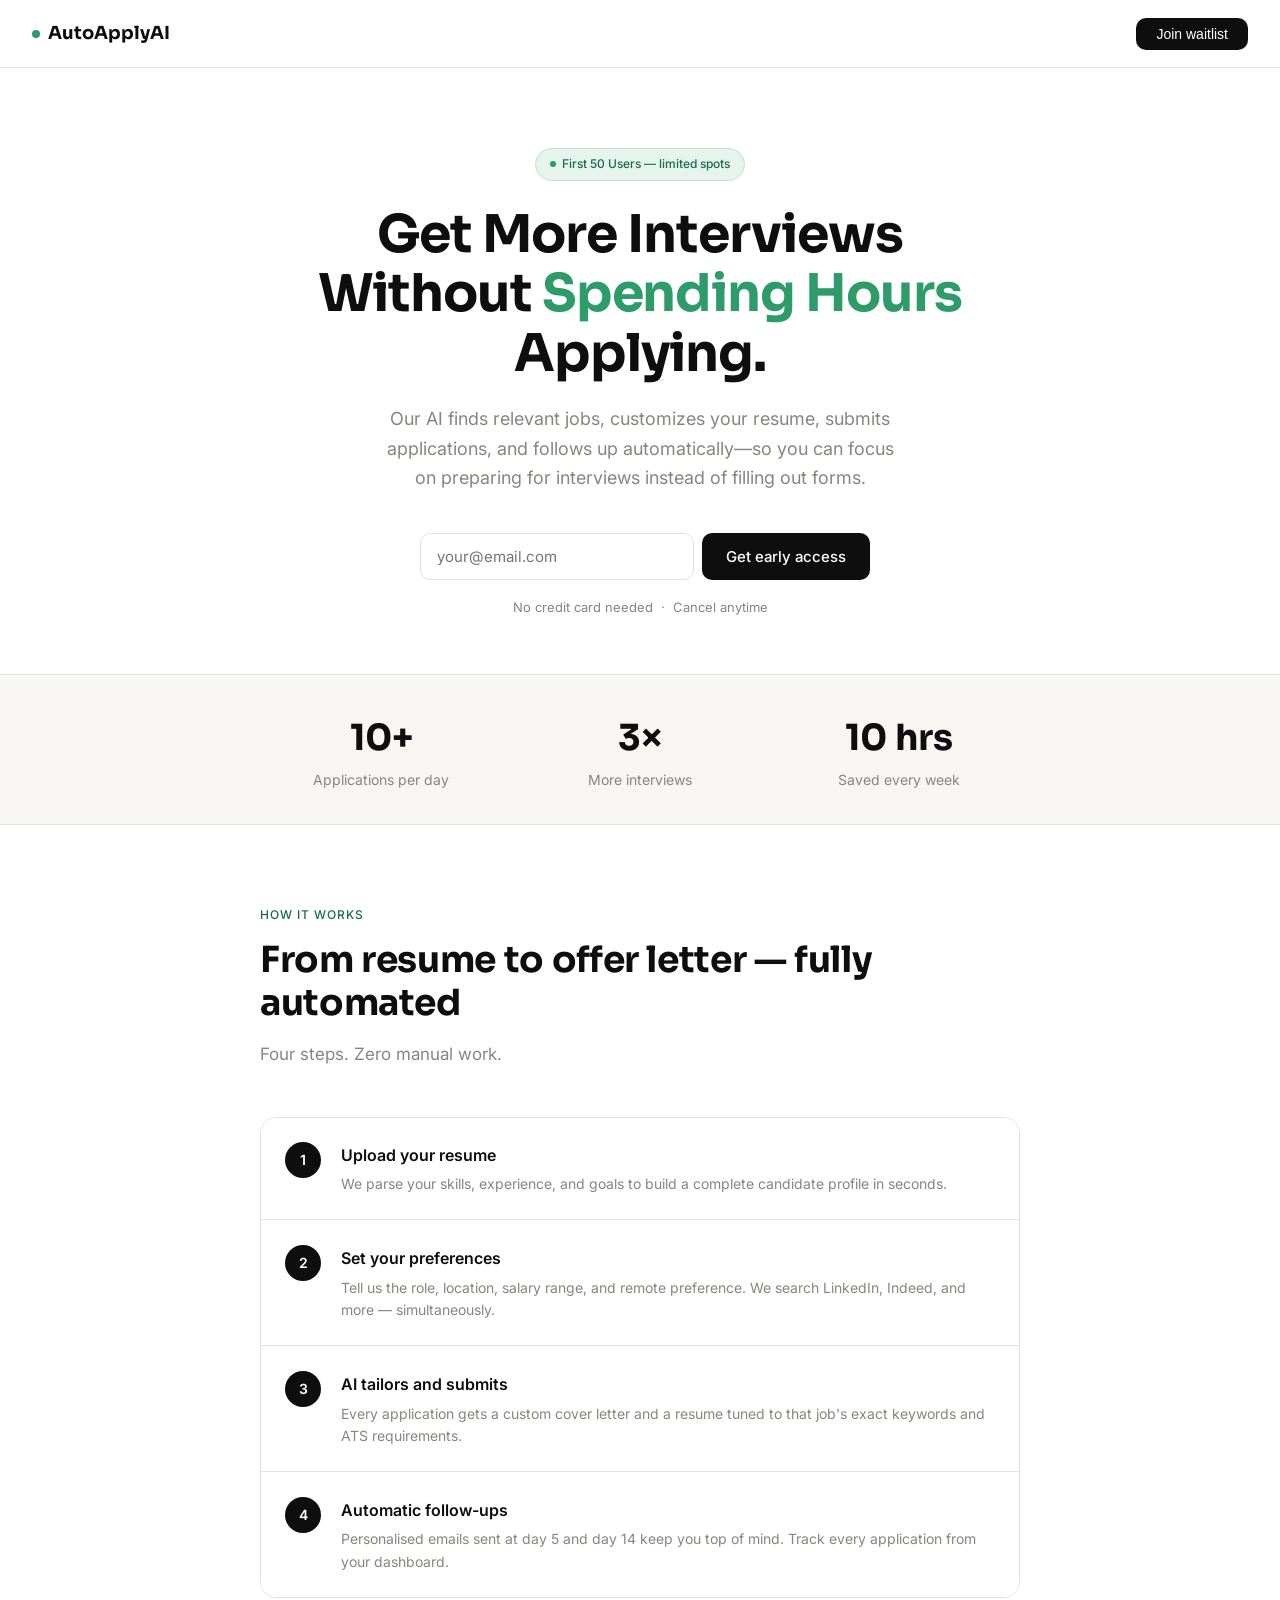
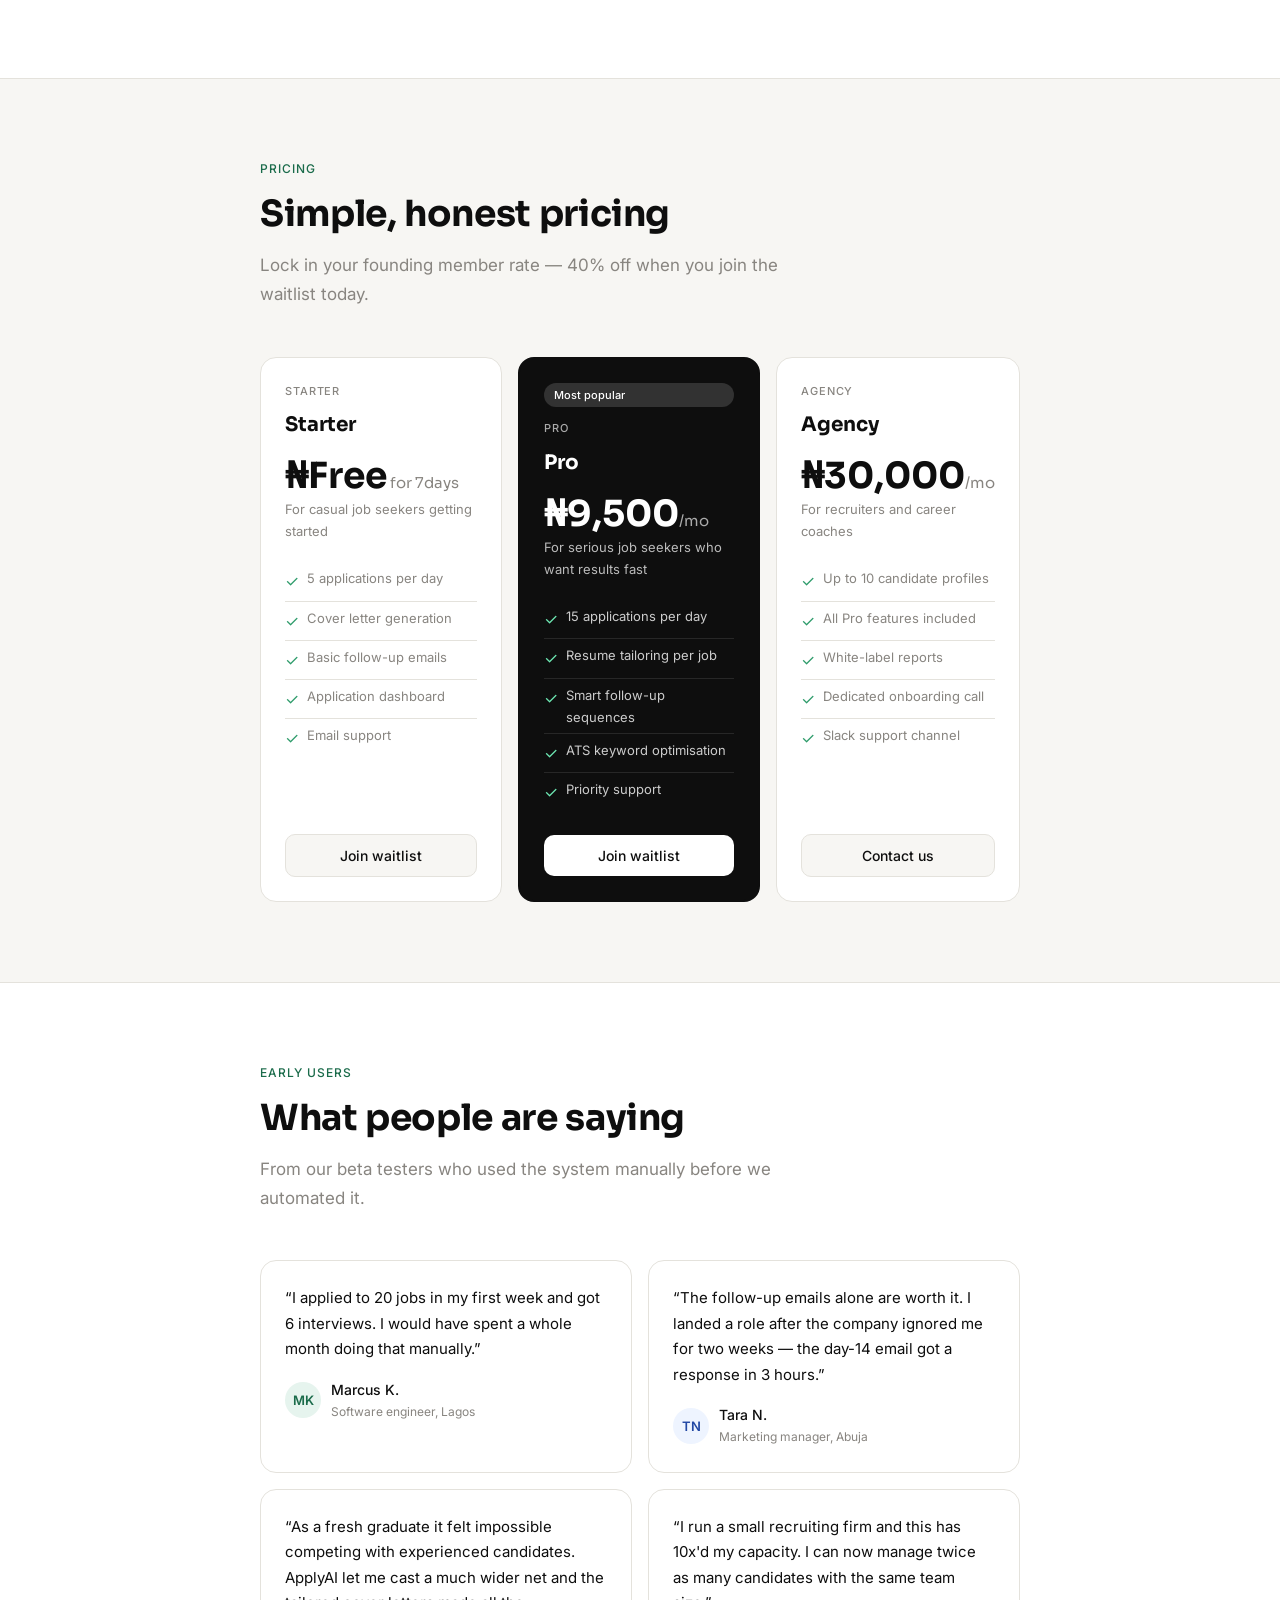
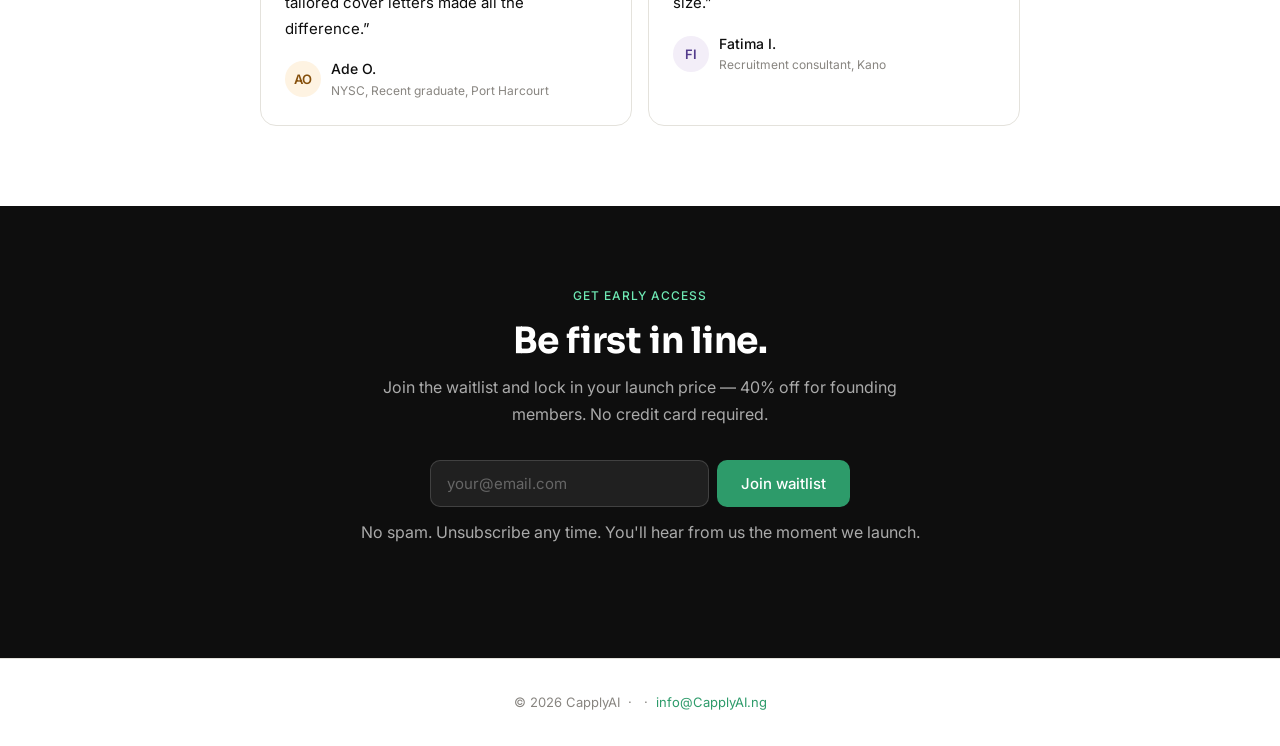
==== index.html @ 8d2853ef "Update pricing and user limits in index.html" ====
<!DOCTYPE html>
<html lang="en">
  <head>
    <meta charset="UTF-8" />
    <meta name="viewport" content="width=device-width, initial-scale=1.0" />
    <title>ApplyAI — Apply to 50 jobs a day. Without lifting a finger.</title>
    <link href="https://fonts.googleapis.com/css2?family=Inter:wght@400;500;600&family=Sora:wght@600;700&display=swap" rel="stylesheet" />
    <link rel="stylesheet" href="style.css" />
    <script src="app.js" defer></script>
  </head>
  <body>
    <nav>
      <div class="logo"><span class="logo-dot"></span> AutoApplyAI</div>
      <button class="nav-cta" id="nav-join" type="button">Join waitlist</button>
    </nav> 

    <div class="hero">
      <div class="hero-badge"><span></span>First 50 Users — limited spots</div>
      <h1>Get More Interviews Without <em> Spending Hours </em><br /> Applying.</h1>
      <p class="hero-sub">Our AI finds relevant jobs, customizes your resume, submits applications, and follows up automatically—so you can focus on preparing for interviews instead of filling out forms.</p>
      <div class="hero-form">
        <input type="email" id="hero-email" placeholder="your@email.com" />
        <button id="hero-submit" type="button">Get early access</button>
      </div>
      <p class="hero-note">No credit card needed &nbsp;·&nbsp; Cancel anytime</p>
      <p class="success-hero" id="hero-success" aria-live="polite">&#10003; You're on the list! We'll be in touch soon.</p>
    </div>

    <div class="stats">
      <div class="stats-inner">
        <div>
          <div class="stat-num">10+</div>
          <div class="stat-label">Applications per day</div>
        </div>
        <div>
          <div class="stat-num">3×</div>
          <div class="stat-label">More interviews</div>
        </div>
        <div>
          <div class="stat-num">10 hrs</div>
          <div class="stat-label">Saved every week</div>
        </div>
      </div>
    </div>

    <section>
      <div class="section-inner">
        <div class="eyebrow">How it works</div>
        <h2>From resume to offer letter — fully automated</h2>
        <p class="section-sub">Four steps. Zero manual work.</p>
        <div class="steps">
          <div class="step">
            <div class="step-num">1</div>
            <div>
              <div class="step-title">Upload your resume</div>
              <div class="step-desc">We parse your skills, experience, and goals to build a complete candidate profile in seconds.</div>
            </div>
          </div>
          <div class="step">
            <div class="step-num">2</div>
            <div>
              <div class="step-title">Set your preferences</div>
              <div class="step-desc">Tell us the role, location, salary range, and remote preference. We search LinkedIn, Indeed, and more — simultaneously.</div>
            </div>
          </div>
          <div class="step">
            <div class="step-num">3</div>
            <div>
              <div class="step-title">AI tailors and submits</div>
              <div class="step-desc">Every application gets a custom cover letter and a resume tuned to that job's exact keywords and ATS requirements.</div>
            </div>
          </div>
          <div class="step">
            <div class="step-num">4</div>
            <div>
              <div class="step-title">Automatic follow-ups</div>
              <div class="step-desc">Personalised emails sent at day 5 and day 14 keep you top of mind. Track every application from your dashboard.</div>
            </div>
          </div>
        </div>
      </div>
    </section>

    <section class="pricing-section">
      <div class="section-inner">
        <div class="eyebrow">Pricing</div>
        <h2>Simple, honest pricing</h2>
        <p class="section-sub">Lock in your founding member rate — 40% off when you join the waitlist today.</p>
        <div class="pricing-grid">
          <div class="plan">
            <div class="plan-eyebrow">Starter</div>
            <div class="plan-name">Starter</div>
            <div class="plan-price">₦Free<span> for 7days</span></div>
            <div class="plan-desc">For casual job seekers getting started</div>
            <ul class="plan-features">
              <li><span class="check">✓</span> 5 applications per day</li>
              <li><span class="check">✓</span> Cover letter generation</li>
              <li><span class="check">✓</span> Basic follow-up emails</li>
              <li><span class="check">✓</span> Application dashboard</li>
              <li><span class="check">✓</span> Email support</li>
            </ul>
            <button class="plan-btn" type="button" id="starter-join">Join waitlist</button>
          </div>

          <div class="plan featured">
            <div class="popular-badge">Most popular</div>
            <div class="plan-eyebrow">Pro</div>
            <div class="plan-name">Pro</div>
            <div class="plan-price">₦9,500<span>/mo</span></div>
            <div class="plan-desc">For serious job seekers who want results fast</div>
            <ul class="plan-features">
              <li><span class="check">✓</span> 15 applications per day</li>
              <li><span class="check">✓</span> Resume tailoring per job</li>
              <li><span class="check">✓</span> Smart follow-up sequences</li>
              <li><span class="check">✓</span> ATS keyword optimisation</li>
              <li><span class="check">✓</span> Priority support</li>
            </ul>
            <button class="plan-btn" type="button" id="pro-join">Join waitlist</button>
          </div>

          <div class="plan">
            <div class="plan-eyebrow">Agency</div>
            <div class="plan-name">Agency</div>
            <div class="plan-price">₦30,000<span>/mo</span></div>
            <div class="plan-desc">For recruiters and career coaches</div>
            <ul class="plan-features">
              <li><span class="check">✓</span> Up to 10 candidate profiles</li>
              <li><span class="check">✓</span> All Pro features included</li>
              <li><span class="check">✓</span> White-label reports</li>
              <li><span class="check">✓</span> Dedicated onboarding call</li>
              <li><span class="check">✓</span> Slack support channel</li>
            </ul>
            <button class="plan-btn" type="button" id="agency-join">Contact us</button>
          </div>
        </div>
      </div>
    </section>

    <section>
      <div class="section-inner">
        <div class="eyebrow">Early users</div>
        <h2>What people are saying</h2>
        <p class="section-sub">From our beta testers who used the system manually before we automated it.</p>
        <div class="testi-grid">
          <div class="testi">
            <div class="testi-text">I applied to 20 jobs in my first week and got 6 interviews. I would have spent a whole month doing that manually.</div>
            <div class="testi-author">
              <div class="avatar" style="background:#E6F4EE; color:#1A6B4A;">MK</div>
              <div>
                <div class="testi-name">Marcus K.</div>
                <div class="testi-role">Software engineer, Lagos</div>
              </div>
            </div>
          </div>
          <div class="testi">
            <div class="testi-text">The follow-up emails alone are worth it. I landed a role after the company ignored me for two weeks — the day-14 email got a response in 3 hours.</div>
            <div class="testi-author">
              <div class="avatar" style="background:#EEF4FF; color:#2248A4;">TN</div>
              <div>
                <div class="testi-name">Tara N.</div>
                <div class="testi-role">Marketing manager, Abuja</div>
              </div>
            </div>
          </div>
          <div class="testi">
            <div class="testi-text">As a fresh graduate it felt impossible competing with experienced candidates. ApplyAI let me cast a much wider net and the tailored cover letters made all the difference.</div>
            <div class="testi-author">
              <div class="avatar" style="background:#FEF3E2; color:#854F0B;">AO</div>
              <div>
                <div class="testi-name">Ade O.</div>
                <div class="testi-role">NYSC, Recent graduate, Port Harcourt</div>
              </div>
            </div>
          </div>
          <div class="testi">
            <div class="testi-text">I run a small recruiting firm and this has 10x'd my capacity. I can now manage twice as many candidates with the same team size.</div>
            <div class="testi-author">
              <div class="avatar" style="background:#F3EEF8; color:#533B8C;">FI</div>
              <div>
                <div class="testi-name">Fatima I.</div>
                <div class="testi-role">Recruitment consultant, Kano</div>
              </div>
            </div>
          </div>
        </div>
      </div>
    </section>

    <section class="waitlist-section" id="waitlist">
      <div class="waitlist-inner">
        <div class="eyebrow" style="color: #6ee9b4;">Get early access</div>
        <h2>Be first in line.</h2>
        <p>Join the waitlist and lock in your launch price — 40% off for founding members. No credit card required.</p>
        <div class="waitlist-form">
          <input type="email" id="waitlist-email" placeholder="your@email.com" />
          <button id="waitlist-submit" type="button">Join waitlist</button>
        </div>
        <p class="waitlist-note">No spam. Unsubscribe any time. You'll hear from us the moment we launch.</p>
        <p class="success-waitlist" id="waitlist-success" aria-live="polite">&#10003; You're on the list! We'll be in touch soon.</p>
      </div>
    </section>

    <footer>
      <p>&copy; 2026 CapplyAI &nbsp;·&nbsp; &nbsp;·&nbsp; <a href="mailto:hello@applyai.ng" style="color: var(--accent-mid);">info@CapplyAI.ng</a></p>
    </footer>
  </body>
</html>
---- style.css ----
*, *::before, *::after {
  box-sizing: border-box;
  margin: 0;
  padding: 0;
}

:root {
  --black: #0e0e0e;
  --white: #ffffff;
  --surface: #f7f6f3;
  --border: #e4e2dc;
  --muted: #888580;
  --accent: #1a6b4a;
  --accent-light: #e6f4ee;
  --accent-mid: #2d9b6a;
  --danger: #c0392b;
  --info-bg: #eef4ff;
  --info-text: #2248a4;
  --font-display: 'Sora', sans-serif;
  --font-body: 'Inter', sans-serif;
  --radius: 10px;
  --radius-lg: 16px;
}

html {
  scroll-behavior: smooth;
}

body {
  font-family: var(--font-body);
  background: var(--white);
  color: var(--black);
  font-size: 16px;
  line-height: 1.7;
}

a {
  color: inherit;
  text-decoration: none;
}

nav {
  display: flex;
  justify-content: space-between;
  align-items: center;
  padding: 1.1rem 2rem;
  border-bottom: 1px solid var(--border);
  position: sticky;
  top: 0;
  background: rgba(255, 255, 255, 0.95);
  backdrop-filter: blur(8px);
  z-index: 100;
}

.logo {
  font-family: var(--font-display);
  font-size: 18px;
  font-weight: 700;
  color: var(--black);
  display: flex;
  align-items: center;
  gap: 8px;
}

.logo-dot {
  width: 8px;
  height: 8px;
  border-radius: 50%;
  background: var(--accent-mid);
  display: inline-block;
}

.nav-cta {
  background: var(--black);
  color: var(--white);
  padding: 8px 20px;
  border-radius: var(--radius);
  font-size: 14px;
  font-weight: 500;
  border: none;
  cursor: pointer;
}

.nav-cta:hover {
  background: #2a2a2a;
}

.hero {
  max-width: 720px;
  margin: 0 auto;
  padding: 5rem 2rem 3.5rem;
  text-align: center;
}

.hero-badge {
  display: inline-flex;
  align-items: center;
  gap: 6px;
  background: var(--accent-light);
  color: var(--accent);
  font-size: 12px;
  font-weight: 500;
  padding: 5px 14px;
  border-radius: 99px;
  margin-bottom: 1.5rem;
  border: 1px solid #c2e0d2;
}

.hero-badge span {
  width: 6px;
  height: 6px;
  border-radius: 50%;
  background: var(--accent-mid);
  display: inline-block;
  animation: pulse 2s infinite;
}

@keyframes pulse {
  0%,
  100% {
    opacity: 1;
  }
  50% {
    opacity: 0.3;
  }
}

h1 {
  font-family: var(--font-display);
  font-size: clamp(32px, 5vw, 52px);
  font-weight: 700;
  line-height: 1.15;
  color: var(--black);
  margin-bottom: 1.25rem;
  letter-spacing: -0.02em;
}

h1 em {
  font-style: normal;
  color: var(--accent-mid);
}

.hero-sub {
  font-size: 18px;
  color: var(--muted);
  max-width: 520px;
  margin: 0 auto 2.5rem;
  line-height: 1.65;
}

.hero-form {
  display: flex;
  gap: 8px;
  max-width: 440px;
  margin: 0 auto 1rem;
}

.hero-form input {
  flex: 1;
  padding: 13px 16px;
  border-radius: var(--radius);
  border: 1px solid var(--border);
  font-size: 15px;
  font-family: var(--font-body);
  background: var(--white);
  color: var(--black);
  outline: none;
}

.hero-form input:focus {
  border-color: var(--accent-mid);
}

.hero-form button,
.waitlist-form button {
  padding: 13px 24px;
  background: var(--black);
  color: var(--white);
  border: none;
  border-radius: var(--radius);
  font-size: 15px;
  font-weight: 500;
  cursor: pointer;
  white-space: nowrap;
  font-family: var(--font-body);
}

.hero-form button:hover,
.waitlist-form button:hover {
  background: #2a2a2a;
}

.hero-note {
  font-size: 13px;
  color: var(--muted);
}

.success-hero,
.success-waitlist {
  display: none;
  font-size: 15px;
  font-weight: 500;
  margin-top: 0.75rem;
}

.success-hero {
  color: var(--accent);
}

.success-waitlist {
  color: #6ee9b4;
}

.stats {
  background: var(--surface);
  border-top: 1px solid var(--border);
  border-bottom: 1px solid var(--border);
  padding: 2rem;
}

.stats-inner {
  max-width: 760px;
  margin: 0 auto;
  display: grid;
  grid-template-columns: repeat(3, 1fr);
  gap: 1rem;
  text-align: center;
}

.stat-num {
  font-family: var(--font-display);
  font-size: 36px;
  font-weight: 700;
  color: var(--black);
}

.stat-label {
  font-size: 14px;
  color: var(--muted);
}

section {
  padding: 5rem 2rem;
}

.pricing-section {
  background: var(--surface);
  border-top: 1px solid var(--border);
  border-bottom: 1px solid var(--border);
}

.section-inner {
  max-width: 760px;
  margin: 0 auto;
}

.eyebrow {
  font-size: 12px;
  font-weight: 500;
  letter-spacing: 0.08em;
  text-transform: uppercase;
  color: var(--accent);
  margin-bottom: 0.75rem;
}

h2 {
  font-family: var(--font-display);
  font-size: clamp(24px, 3.5vw, 36px);
  font-weight: 700;
  color: var(--black);
  line-height: 1.2;
  margin-bottom: 1rem;
  letter-spacing: -0.01em;
}

.section-sub {
  font-size: 17px;
  color: var(--muted);
  max-width: 520px;
  margin-bottom: 3rem;
}

.steps {
  display: flex;
  flex-direction: column;
  gap: 1px;
  border: 1px solid var(--border);
  border-radius: var(--radius-lg);
  overflow: hidden;
}

.step {
  display: flex;
  align-items: flex-start;
  gap: 1.25rem;
  padding: 1.5rem;
  background: var(--white);
  border-bottom: 1px solid var(--border);
}

.step:last-child {
  border-bottom: none;
}

.step:hover {
  background: var(--surface);
}

.step-num {
  width: 36px;
  height: 36px;
  border-radius: 50%;
  background: var(--black);
  color: var(--white);
  display: flex;
  align-items: center;
  justify-content: center;
  font-size: 14px;
  font-weight: 600;
  flex-shrink: 0;
}

.step-title {
  font-size: 16px;
  font-weight: 600;
  margin-bottom: 4px;
}

.step-desc {
  font-size: 14px;
  color: var(--muted);
  line-height: 1.6;
}

.pricing-grid {
  display: grid;
  grid-template-columns: repeat(3, 1fr);
  gap: 16px;
}

.plan {
  border: 1px solid var(--border);
  border-radius: var(--radius-lg);
  padding: 1.5rem;
  background: var(--white);
  display: flex;
  flex-direction: column;
}

.plan.featured {
  border: 2px solid var(--black);
  background: var(--black);
  color: var(--white);
}

.plan-eyebrow {
  font-size: 11px;
  font-weight: 500;
  letter-spacing: 0.08em;
  text-transform: uppercase;
  color: var(--muted);
  margin-bottom: 0.5rem;
}

.plan.featured .plan-eyebrow {
  color: #aaa;
}

.popular-badge {
  display: inline-block;
  background: var(--accent-light);
  color: var(--accent);
  font-size: 11px;
  padding: 3px 10px;
  border-radius: 99px;
  margin-bottom: 0.75rem;
  font-weight: 500;
}

.plan.featured .popular-badge {
  background: rgba(255, 255, 255, 0.15);
  color: #fff;
}

.plan-name {
  font-family: var(--font-display);
  font-size: 20px;
  font-weight: 700;
  margin-bottom: 0.25rem;
}

.plan-price {
  font-family: var(--font-display);
  font-size: 36px;
  font-weight: 700;
  line-height: 1;
  margin: 0.75rem 0 0.25rem;
}

.plan-price span {
  font-size: 15px;
  font-weight: 400;
  color: var(--muted);
}

.plan.featured .plan-price span {
  color: #aaa;
}

.plan-desc {
  font-size: 13px;
  color: var(--muted);
  margin-bottom: 1.25rem;
}

.plan.featured .plan-desc {
  color: #bbb;
}

.plan-features {
  list-style: none;
  margin-bottom: 1.5rem;
  flex: 1;
}

.plan-features li {
  font-size: 13px;
  color: var(--muted);
  padding: 5px 0;
  display: flex;
  align-items: flex-start;
  gap: 8px;
  border-bottom: 1px solid var(--border);
}

.plan.featured .plan-features li {
  color: #ccc;
  border-bottom-color: rgba(255, 255, 255, 0.1);
}

.plan-features li:last-child {
  border-bottom: none;
}

.check {
  color: var(--accent-mid);
  font-size: 16px;
  flex-shrink: 0;
  margin-top: 1px;
}

.plan.featured .check {
  color: #6ee9b4;
}

.plan-btn {
  width: 100%;
  padding: 12px;
  border-radius: var(--radius);
  font-size: 14px;
  font-weight: 500;
  cursor: pointer;
  font-family: var(--font-body);
  border: 1px solid var(--border);
  background: var(--surface);
  color: var(--black);
}

.plan-btn:hover {
  background: var(--border);
}

.plan.featured .plan-btn {
  background: var(--white);
  color: var(--black);
  border: none;
}

.plan.featured .plan-btn:hover {
  background: #e8e8e8;
}

.testi-grid {
  display: grid;
  grid-template-columns: 1fr 1fr;
  gap: 16px;
}

.testi {
  border: 1px solid var(--border);
  border-radius: var(--radius-lg);
  padding: 1.5rem;
  background: var(--white);
}

.testi-text {
  font-size: 15px;
  line-height: 1.7;
  margin-bottom: 1rem;
  color: var(--black);
}

.testi-text::before {
  content: '“';
}

.testi-text::after {
  content: '”';
}

.testi-author {
  display: flex;
  align-items: center;
  gap: 10px;
}

.avatar {
  width: 36px;
  height: 36px;
  border-radius: 50%;
  display: flex;
  align-items: center;
  justify-content: center;
  font-size: 13px;
  font-weight: 600;
  flex-shrink: 0;
}

.testi-name {
  font-size: 14px;
  font-weight: 500;
}

.testi-role {
  font-size: 12px;
  color: var(--muted);
}

.waitlist-section {
  background: var(--black);
  color: var(--white);
}

.waitlist-inner {
  max-width: 560px;
  margin: 0 auto;
  text-align: center;
}

.waitlist-inner h2 {
  color: var(--white);
  margin-bottom: 0.75rem;
}

.waitlist-inner p {
  color: #aaa;
  margin-bottom: 2rem;
  font-size: 16px;
}

.waitlist-form {
  display: flex;
  gap: 8px;
  max-width: 420px;
  margin: 0 auto 0.75rem;
}

.waitlist-form input {
  flex: 1;
  padding: 13px 16px;
  border-radius: var(--radius);
  border: 1px solid rgba(255, 255, 255, 0.15);
  background: rgba(255, 255, 255, 0.08);
  color: var(--white);
  font-size: 15px;
  font-family: var(--font-body);
  outline: none;
}

.waitlist-form input::placeholder {
  color: #666;
}

.waitlist-form input:focus {
  border-color: var(--accent-mid);
}

.waitlist-form button {
  background: var(--accent-mid);
}

.waitlist-form button:hover {
  background: var(--accent);
}

.waitlist-note {
  font-size: 12px;
  color: #666;
}

footer {
  padding: 2rem;
  border-top: 1px solid var(--border);
  text-align: center;
  font-size: 13px;
  color: var(--muted);
}

button:disabled {
  opacity: 0.7;
  cursor: wait;
}

@media (max-width: 640px) {
  .pricing-grid {
    grid-template-columns: 1fr;
  }

  .testi-grid {
    grid-template-columns: 1fr;
  }

  .stats-inner {
    grid-template-columns: 1fr;
    gap: 1.5rem;
  }

  .hero-form {
    flex-direction: column;
  }

  .waitlist-form {
    flex-direction: column;
  }

  nav {
    padding: 1rem;
  }

  section {
    padding: 3.5rem 1.25rem;
  }
}
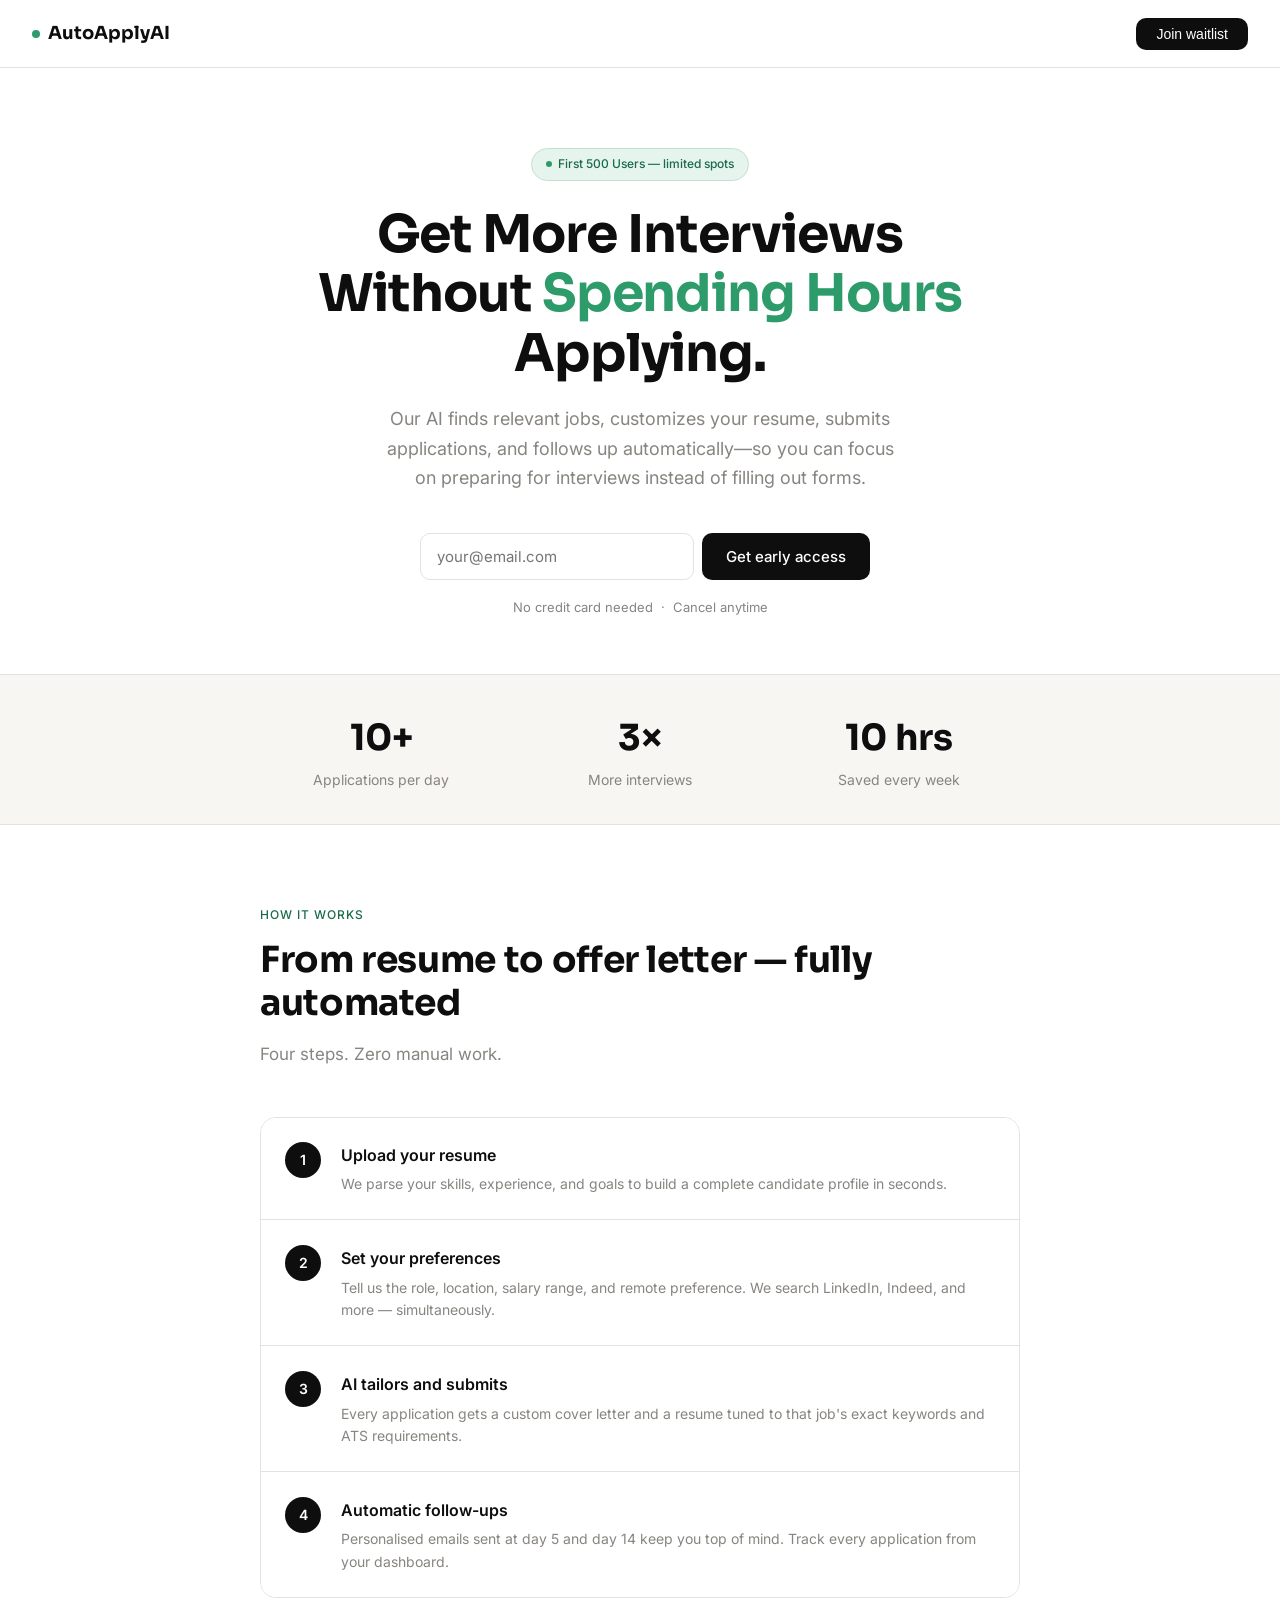
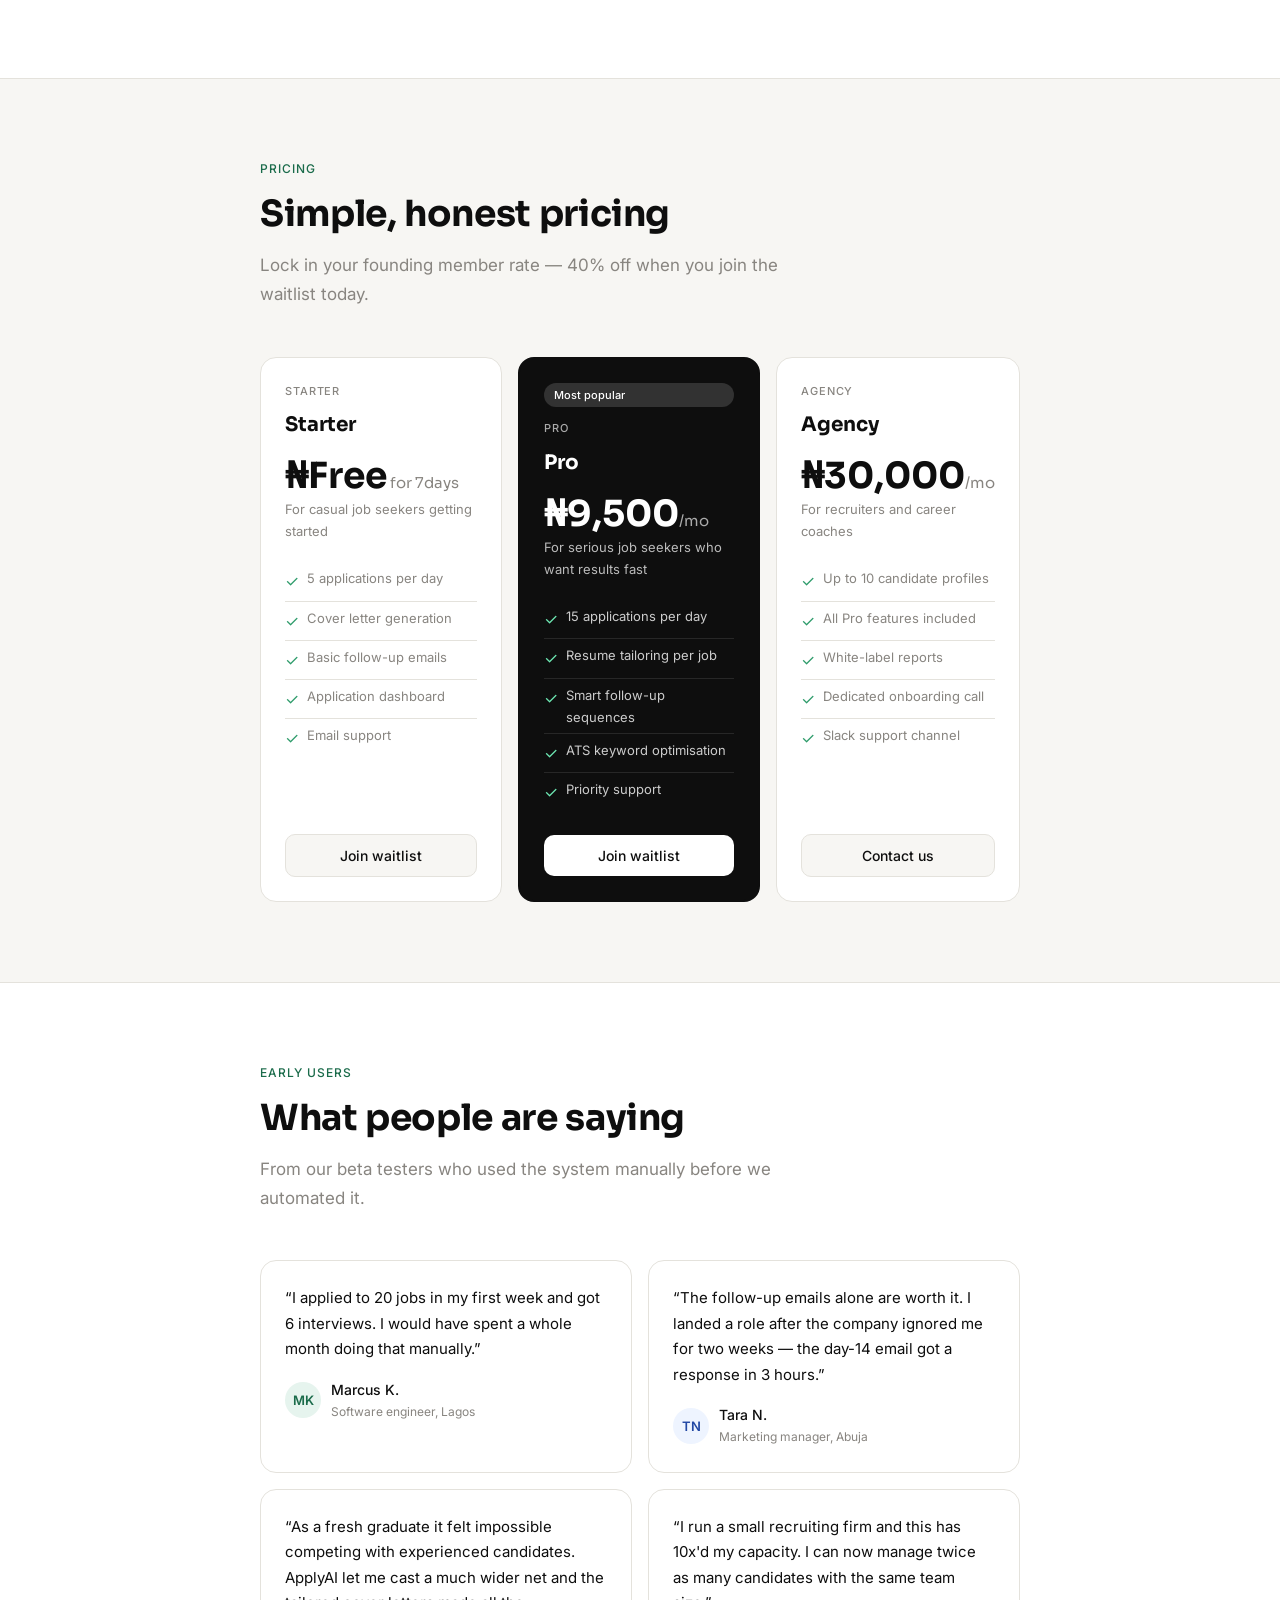
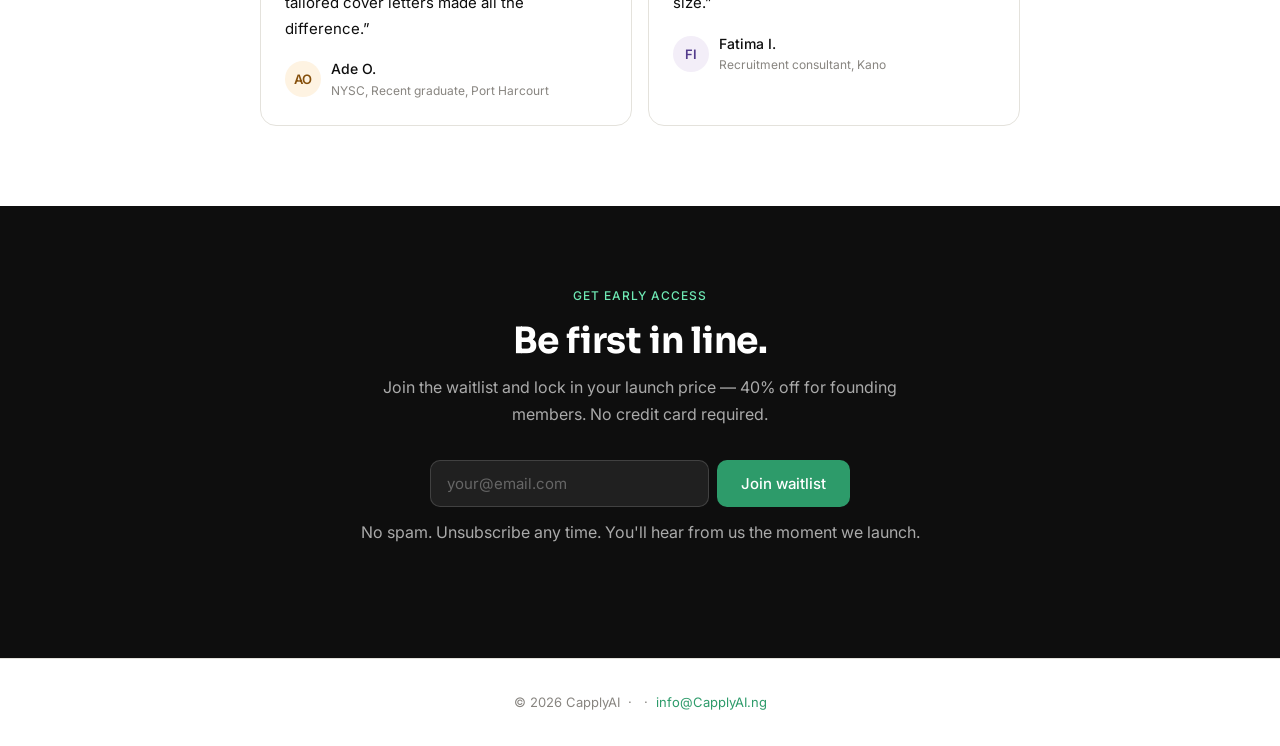
==== commit be1a5a95: "update" ====
--- a/index.html
+++ b/index.html
@@ -15,7 +15,7 @@
     </nav> 
 
     <div class="hero">
-      <div class="hero-badge"><span></span>First 50 Users — limited spots</div>
+      <div class="hero-badge"><span></span>First 500 Users — limited spots</div>
       <h1>Get More Interviews Without <em> Spending Hours </em><br /> Applying.</h1>
       <p class="hero-sub">Our AI finds relevant jobs, customizes your resume, submits applications, and follows up automatically—so you can focus on preparing for interviews instead of filling out forms.</p>
       <div class="hero-form">
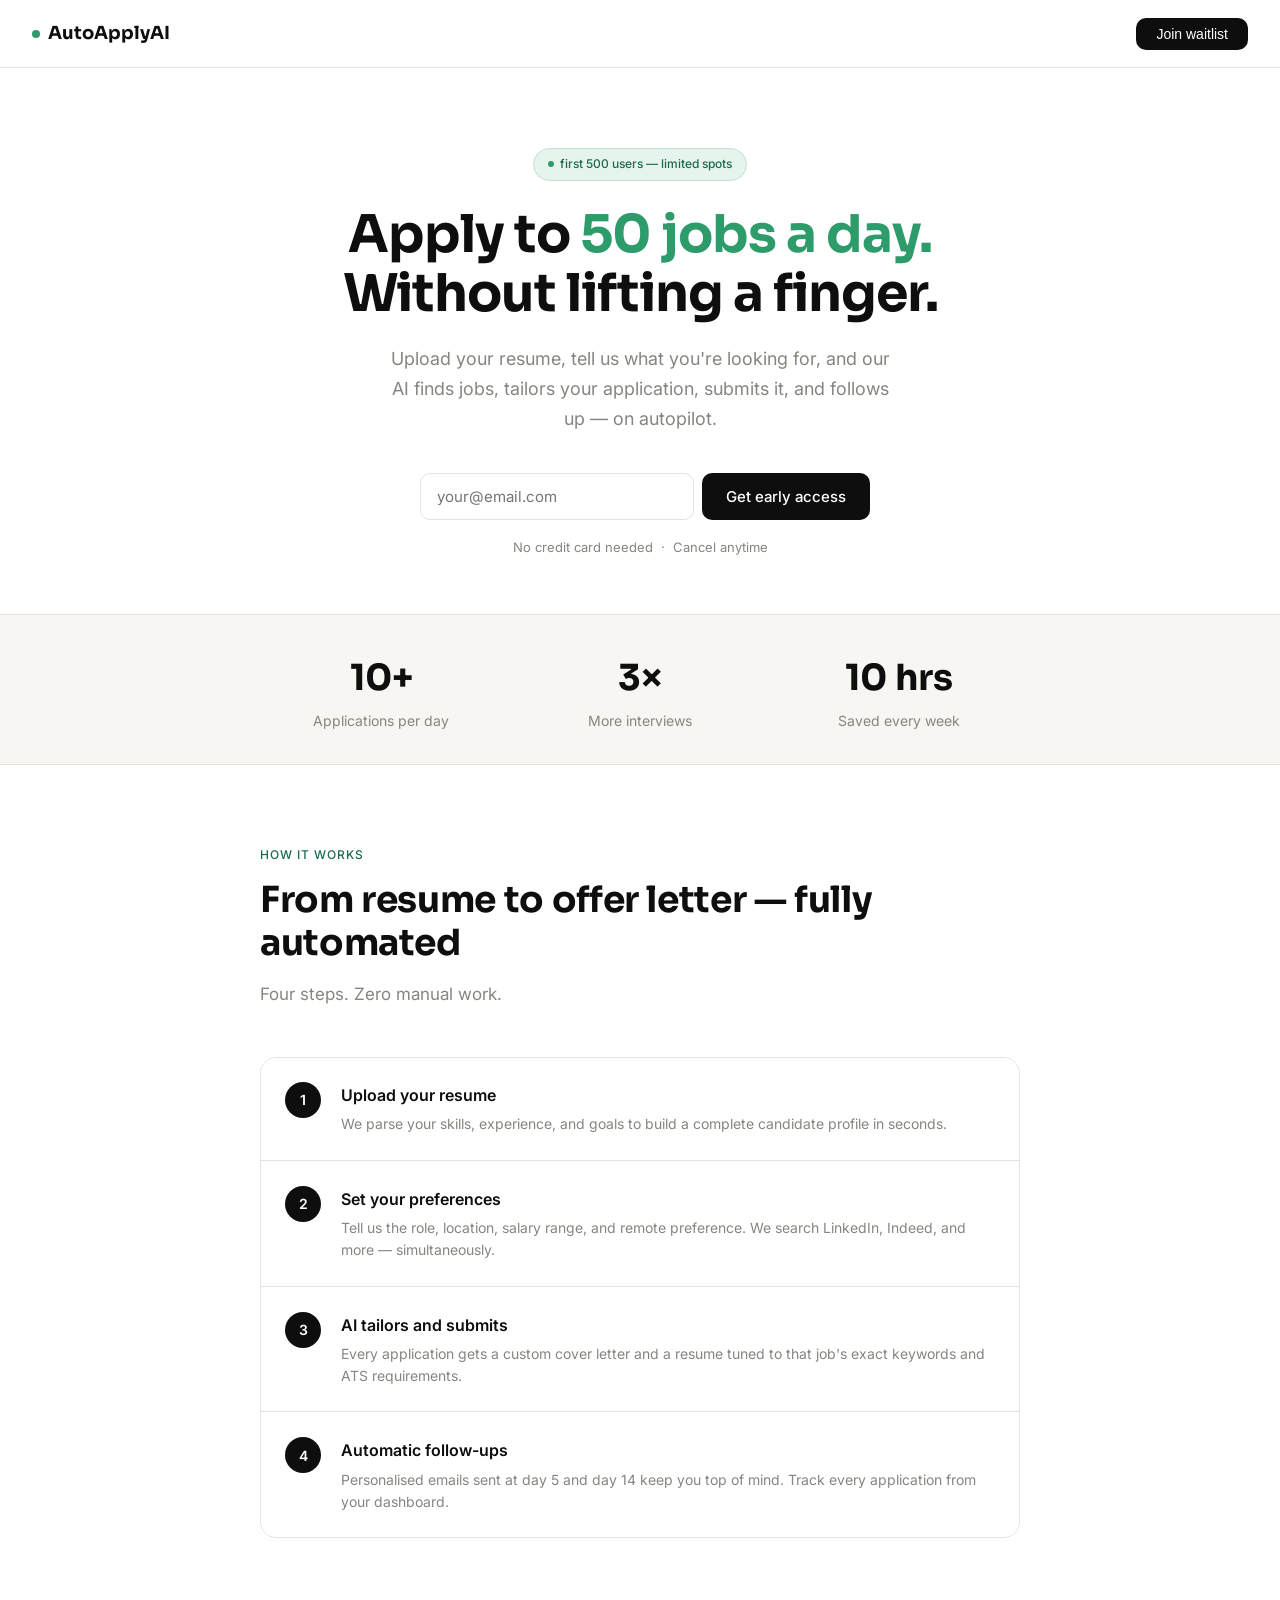
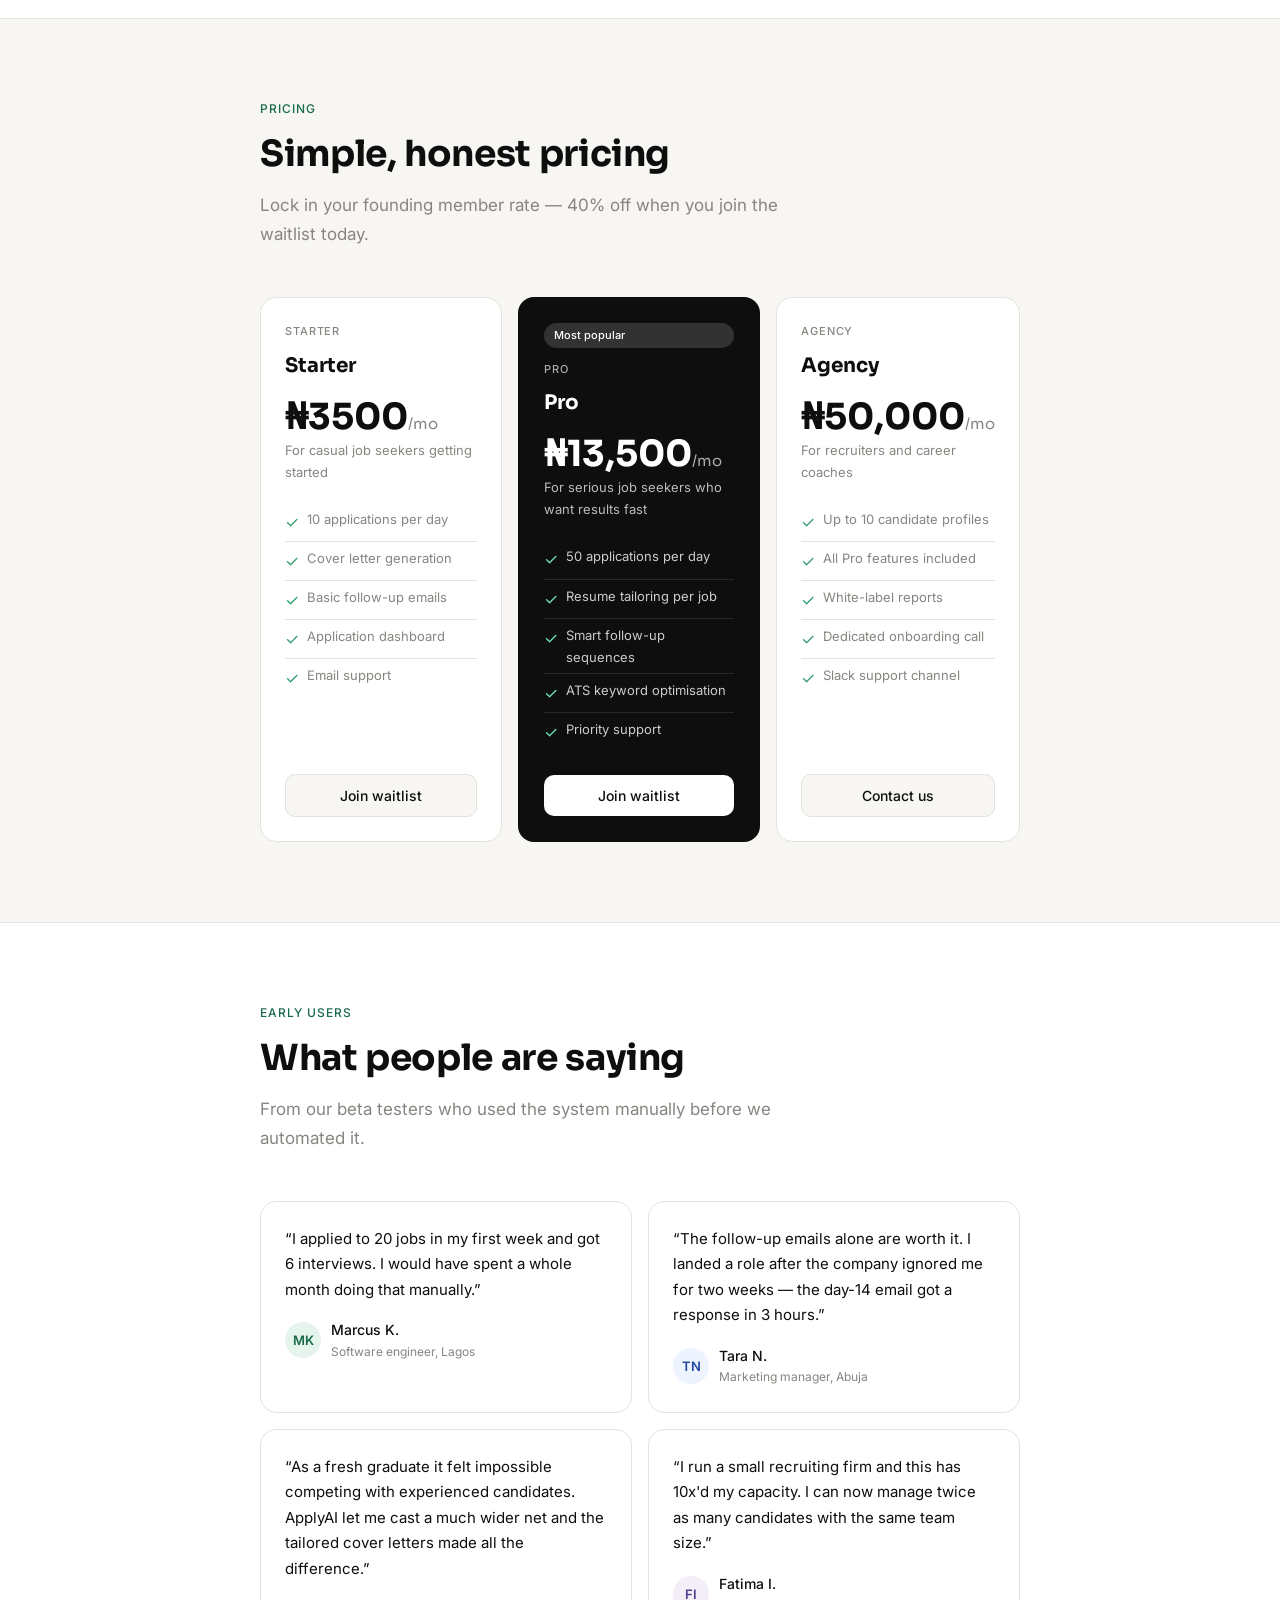
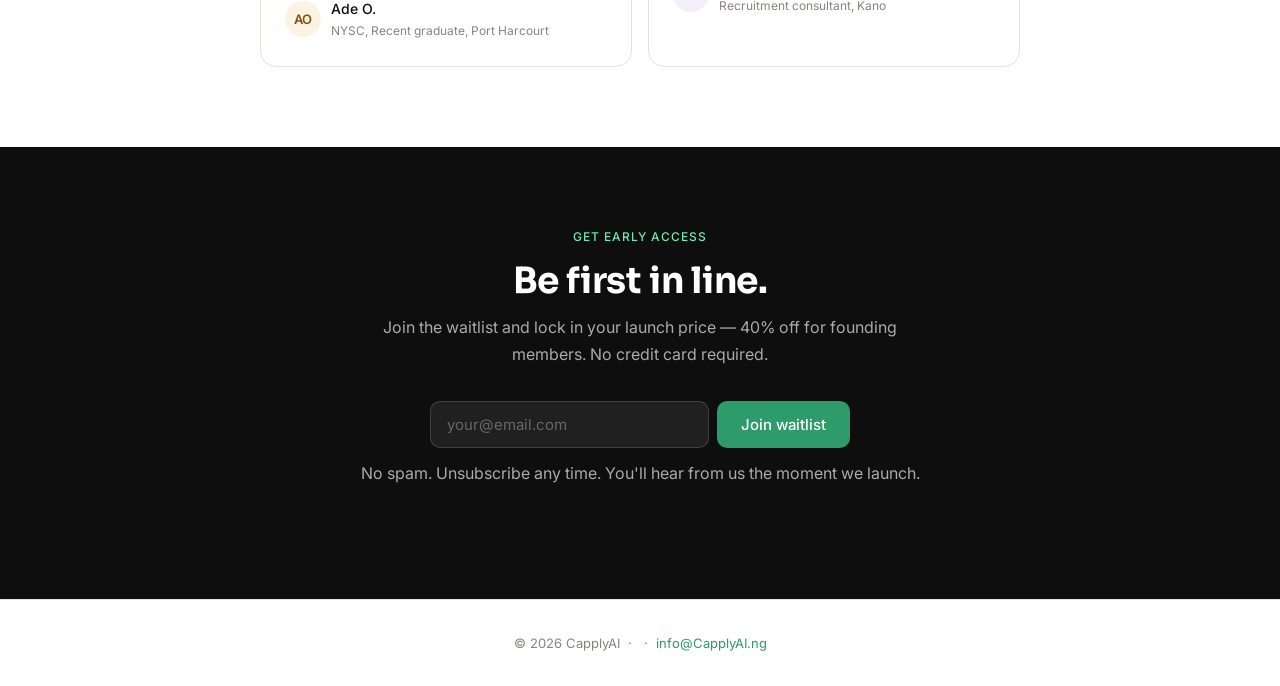
==== commit 2d258f7f: "updated" ====
--- a/index.html
+++ b/index.html
@@ -5,19 +5,19 @@
     <meta name="viewport" content="width=device-width, initial-scale=1.0" />
     <title>ApplyAI — Apply to 50 jobs a day. Without lifting a finger.</title>
     <link href="https://fonts.googleapis.com/css2?family=Inter:wght@400;500;600&family=Sora:wght@600;700&display=swap" rel="stylesheet" />
-    <link rel="stylesheet" href="style.css" />
-    <script src="app.js" defer></script>
+    <link rel="stylesheet" href="../style.css" />
+    <script src="../app.js" defer></script>
   </head>
   <body>
     <nav>
       <div class="logo"><span class="logo-dot"></span> AutoApplyAI</div>
       <button class="nav-cta" id="nav-join" type="button">Join waitlist</button>
-    </nav> 
+    </nav>
 
     <div class="hero">
-      <div class="hero-badge"><span></span>First 500 Users — limited spots</div>
-      <h1>Get More Interviews Without <em> Spending Hours </em><br /> Applying.</h1>
-      <p class="hero-sub">Our AI finds relevant jobs, customizes your resume, submits applications, and follows up automatically—so you can focus on preparing for interviews instead of filling out forms.</p>
+      <div class="hero-badge"><span></span> first 500 users — limited spots</div>
+      <h1>Apply to <em>50 jobs a day.</em><br />Without lifting a finger.</h1>
+      <p class="hero-sub">Upload your resume, tell us what you're looking for, and our AI finds jobs, tailors your application, submits it, and follows up — on autopilot.</p>
       <div class="hero-form">
         <input type="email" id="hero-email" placeholder="your@email.com" />
         <button id="hero-submit" type="button">Get early access</button>
@@ -90,10 +90,10 @@
           <div class="plan">
             <div class="plan-eyebrow">Starter</div>
             <div class="plan-name">Starter</div>
-            <div class="plan-price">₦Free<span> for 7days</span></div>
+            <div class="plan-price">₦3500<span>/mo</span></div>
             <div class="plan-desc">For casual job seekers getting started</div>
             <ul class="plan-features">
-              <li><span class="check">✓</span> 5 applications per day</li>
+              <li><span class="check">✓</span> 10 applications per day</li>
               <li><span class="check">✓</span> Cover letter generation</li>
               <li><span class="check">✓</span> Basic follow-up emails</li>
               <li><span class="check">✓</span> Application dashboard</li>
@@ -106,10 +106,10 @@
             <div class="popular-badge">Most popular</div>
             <div class="plan-eyebrow">Pro</div>
             <div class="plan-name">Pro</div>
-            <div class="plan-price">₦9,500<span>/mo</span></div>
+            <div class="plan-price">₦13,500<span>/mo</span></div>
             <div class="plan-desc">For serious job seekers who want results fast</div>
             <ul class="plan-features">
-              <li><span class="check">✓</span> 15 applications per day</li>
+              <li><span class="check">✓</span> 50 applications per day</li>
               <li><span class="check">✓</span> Resume tailoring per job</li>
               <li><span class="check">✓</span> Smart follow-up sequences</li>
               <li><span class="check">✓</span> ATS keyword optimisation</li>
@@ -121,7 +121,7 @@
           <div class="plan">
             <div class="plan-eyebrow">Agency</div>
             <div class="plan-name">Agency</div>
-            <div class="plan-price">₦30,000<span>/mo</span></div>
+            <div class="plan-price">₦50,000<span>/mo</span></div>
             <div class="plan-desc">For recruiters and career coaches</div>
             <ul class="plan-features">
               <li><span class="check">✓</span> Up to 10 candidate profiles</li>
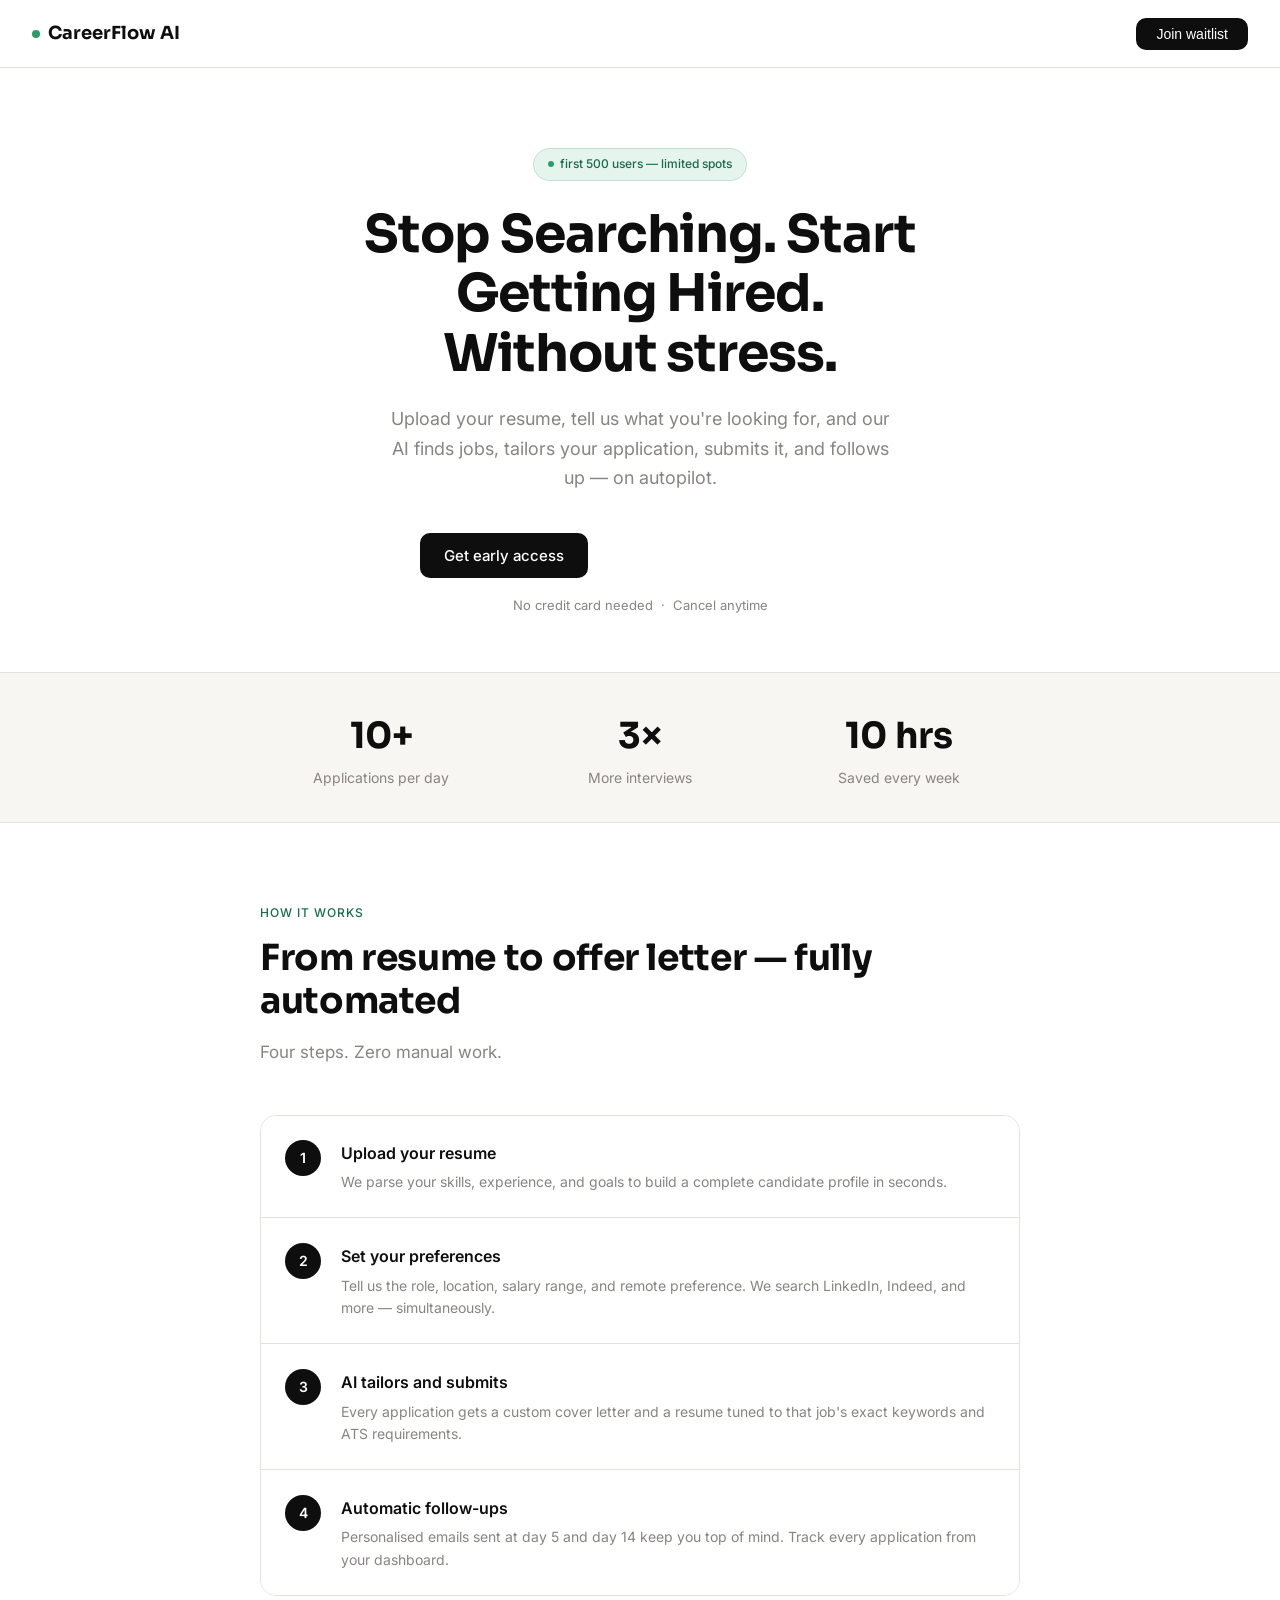
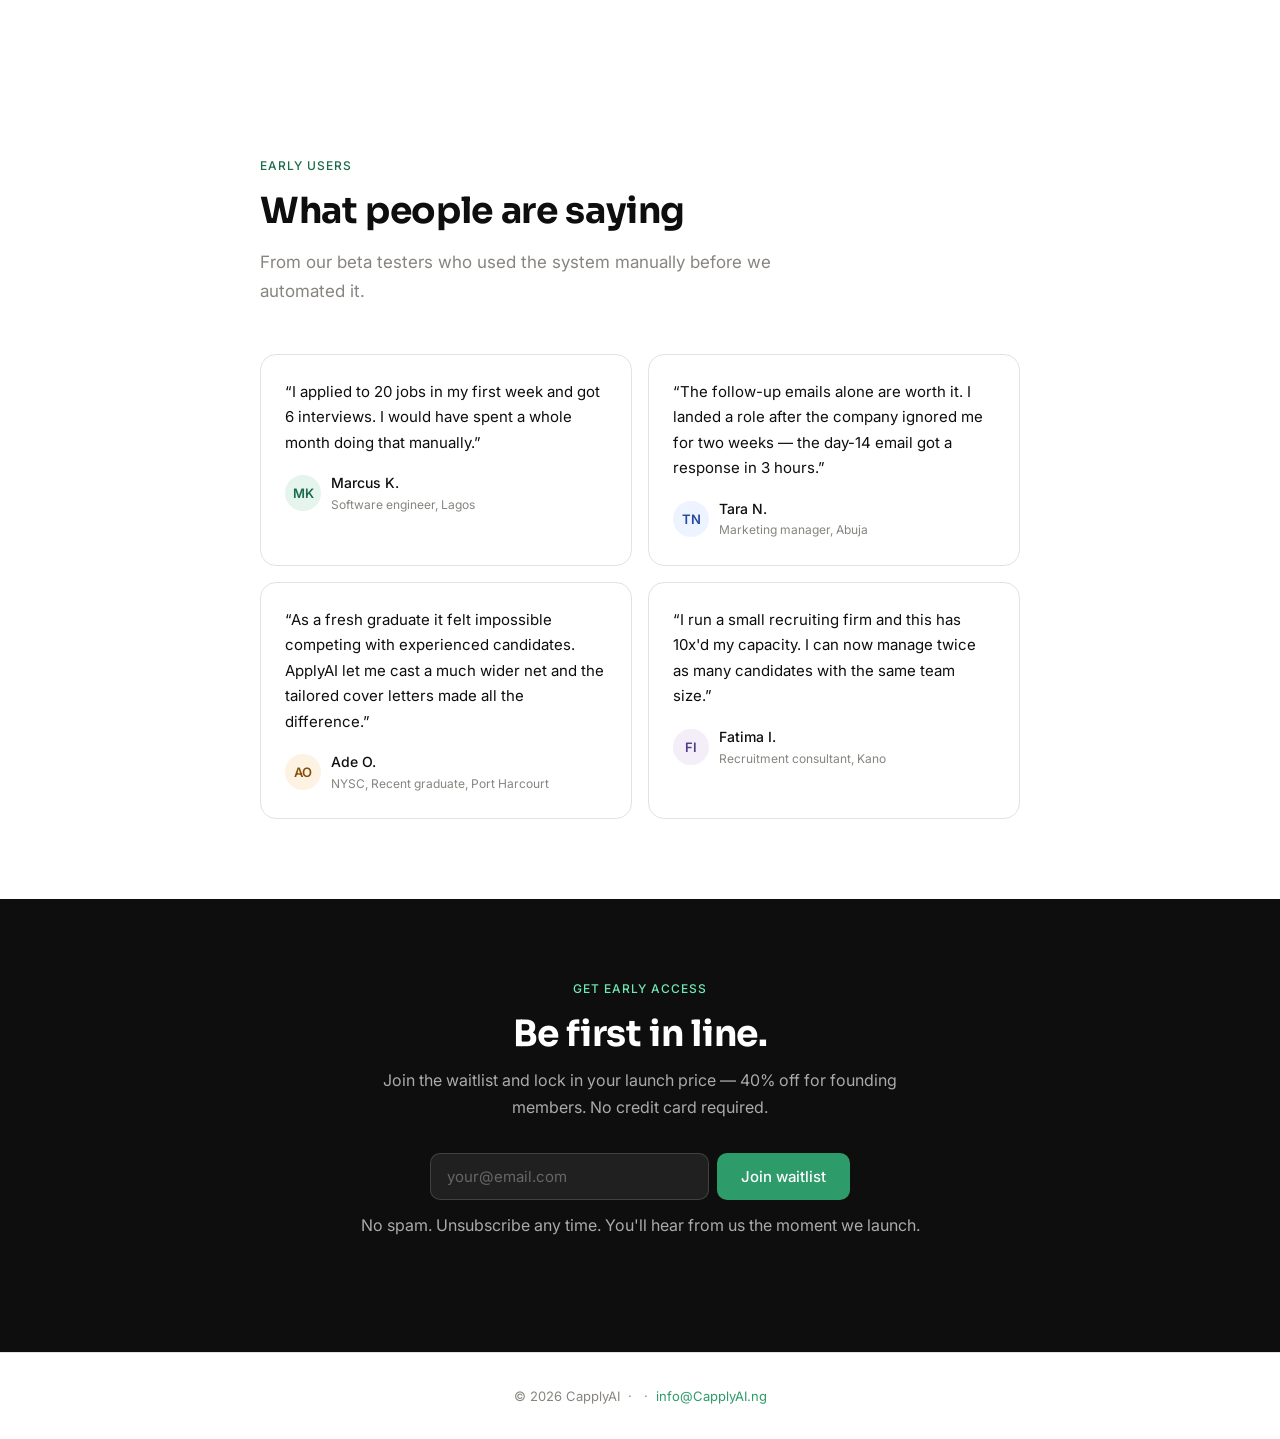
==== commit 8200f7ab: "update" ====
--- a/index.html
+++ b/index.html
@@ -3,23 +3,22 @@
   <head>
     <meta charset="UTF-8" />
     <meta name="viewport" content="width=device-width, initial-scale=1.0" />
-    <title>ApplyAI — Apply to 50 jobs a day. Without lifting a finger.</title>
+    <title>CareerFlow AI — Apply to 50 jobs a day. Without lifting a finger.</title>
     <link href="https://fonts.googleapis.com/css2?family=Inter:wght@400;500;600&family=Sora:wght@600;700&display=swap" rel="stylesheet" />
     <link rel="stylesheet" href="../style.css" />
     <script src="../app.js" defer></script>
   </head>
   <body>
     <nav>
-      <div class="logo"><span class="logo-dot"></span> AutoApplyAI</div>
+      <div class="logo"><span class="logo-dot"></span> CareerFlow AI</div>
       <button class="nav-cta" id="nav-join" type="button">Join waitlist</button>
     </nav>
 
     <div class="hero">
       <div class="hero-badge"><span></span> first 500 users — limited spots</div>
-      <h1>Apply to <em>50 jobs a day.</em><br />Without lifting a finger.</h1>
+      <h1>Stop Searching. Start Getting Hired. <em></em><br />Without stress.</h1>
       <p class="hero-sub">Upload your resume, tell us what you're looking for, and our AI finds jobs, tailors your application, submits it, and follows up — on autopilot.</p>
       <div class="hero-form">
-        <input type="email" id="hero-email" placeholder="your@email.com" />
         <button id="hero-submit" type="button">Get early access</button>
       </div>
       <p class="hero-note">No credit card needed &nbsp;·&nbsp; Cancel anytime</p>
@@ -81,7 +80,7 @@
       </div>
     </section>
 
-    <section class="pricing-section">
+    <!-- <section class="pricing-section">
       <div class="section-inner">
         <div class="eyebrow">Pricing</div>
         <h2>Simple, honest pricing</h2>
@@ -134,7 +133,7 @@
           </div>
         </div>
       </div>
-    </section>
+    </section> -->
 
     <section>
       <div class="section-inner">
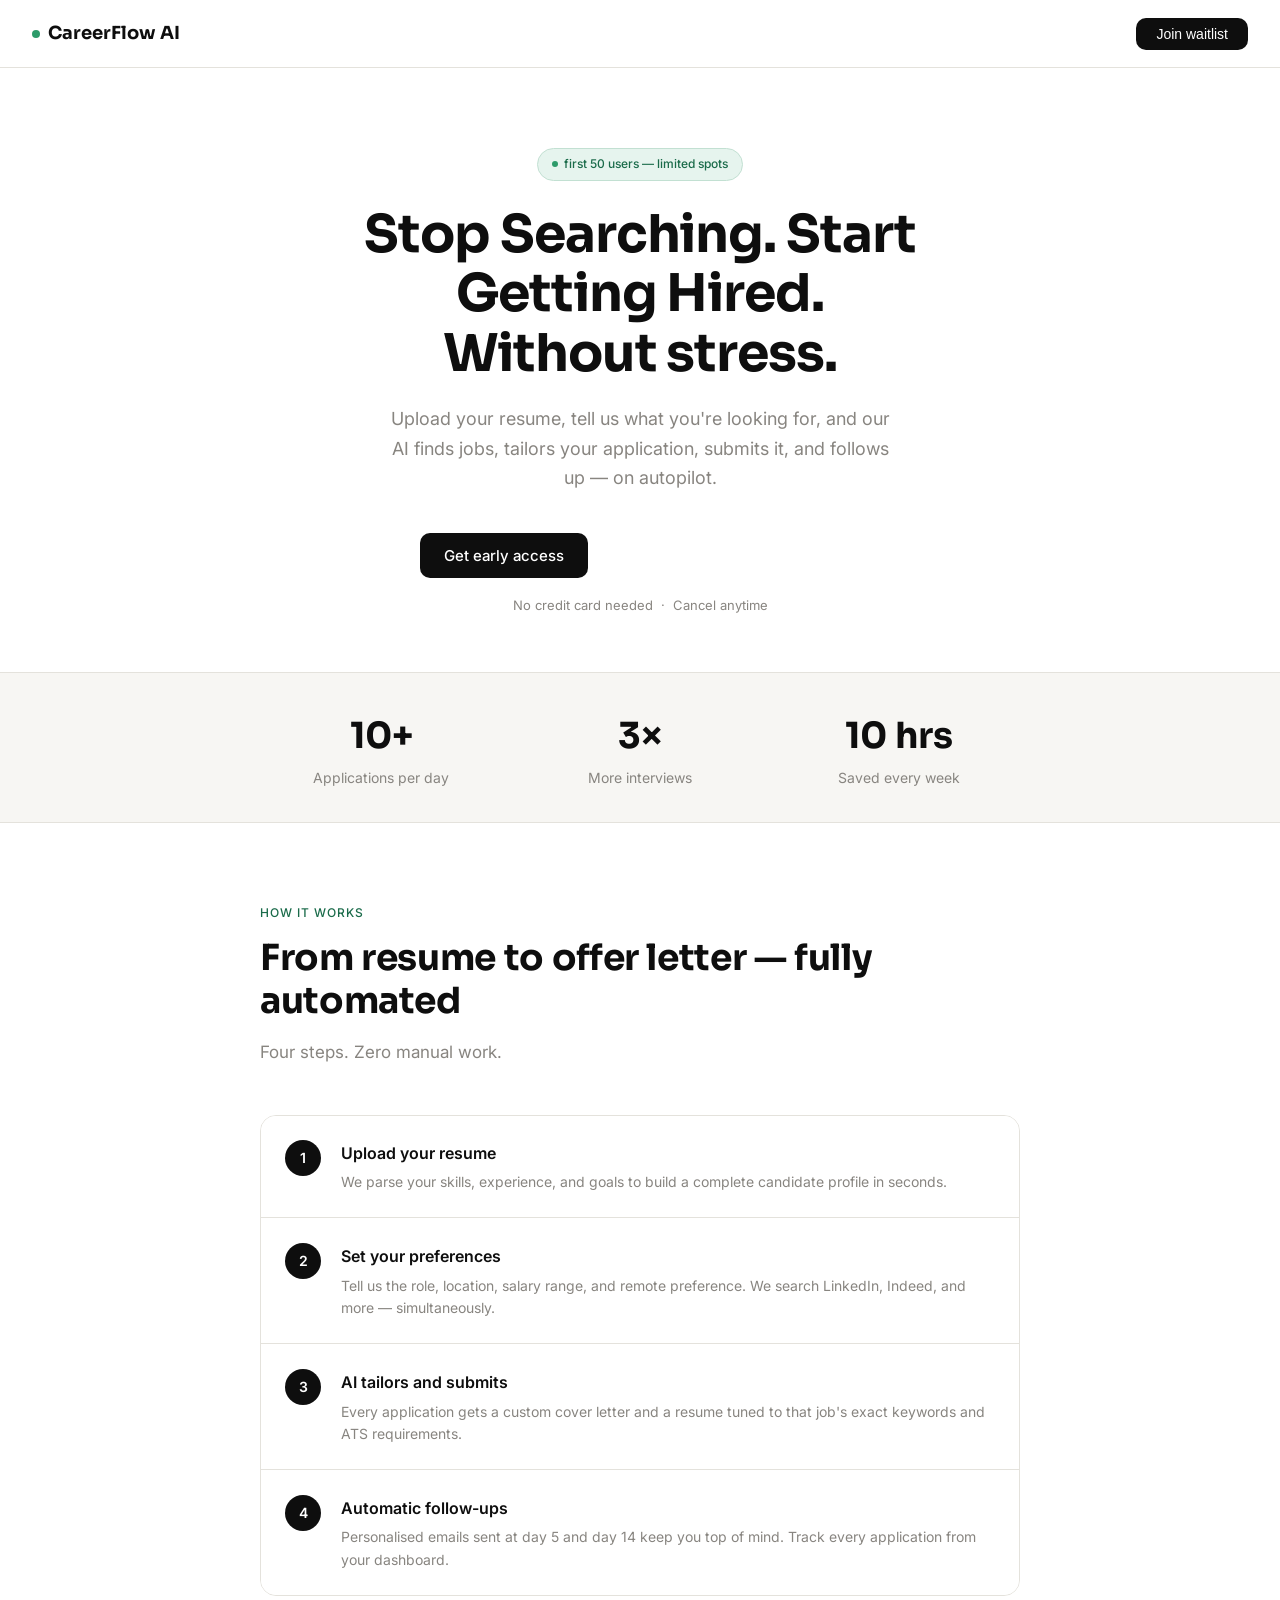
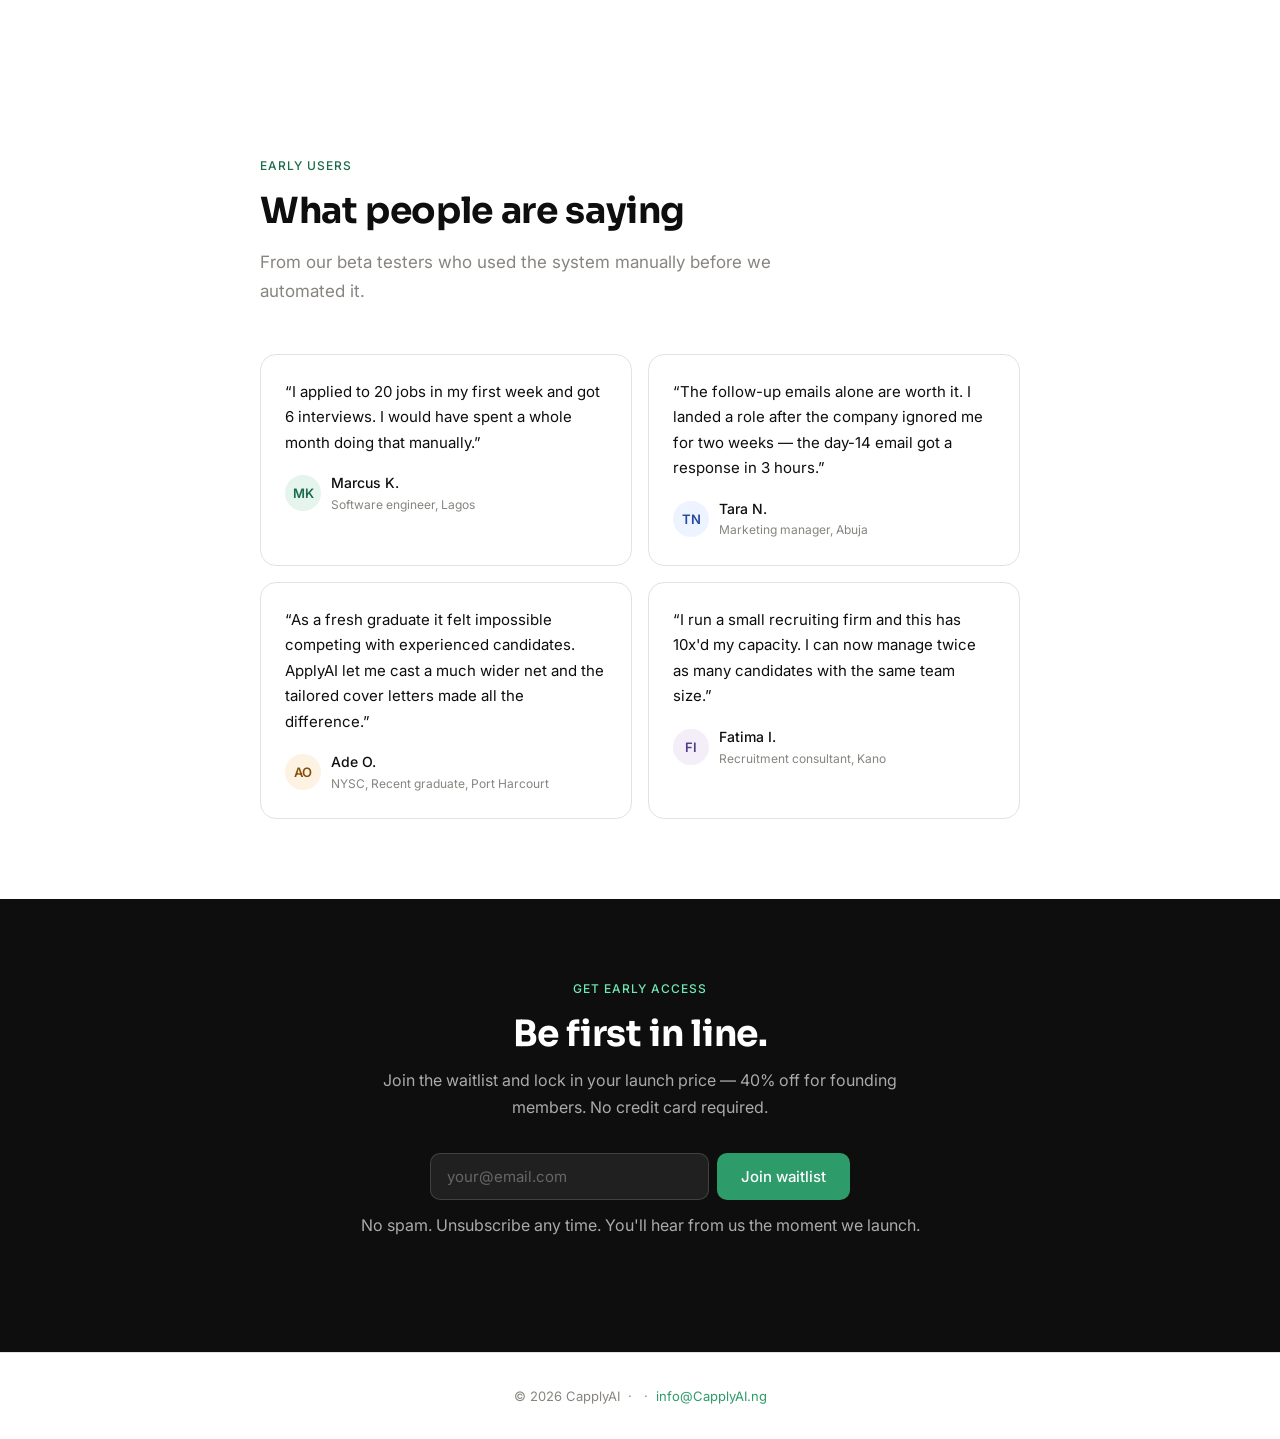
==== commit 95b8e8fe: "test" ====
--- a/index.html
+++ b/index.html
@@ -15,7 +15,7 @@
     </nav>
 
     <div class="hero">
-      <div class="hero-badge"><span></span> first 500 users — limited spots</div>
+      <div class="hero-badge"><span></span> first 50 users — limited spots</div>
       <h1>Stop Searching. Start Getting Hired. <em></em><br />Without stress.</h1>
       <p class="hero-sub">Upload your resume, tell us what you're looking for, and our AI finds jobs, tailors your application, submits it, and follows up — on autopilot.</p>
       <div class="hero-form">
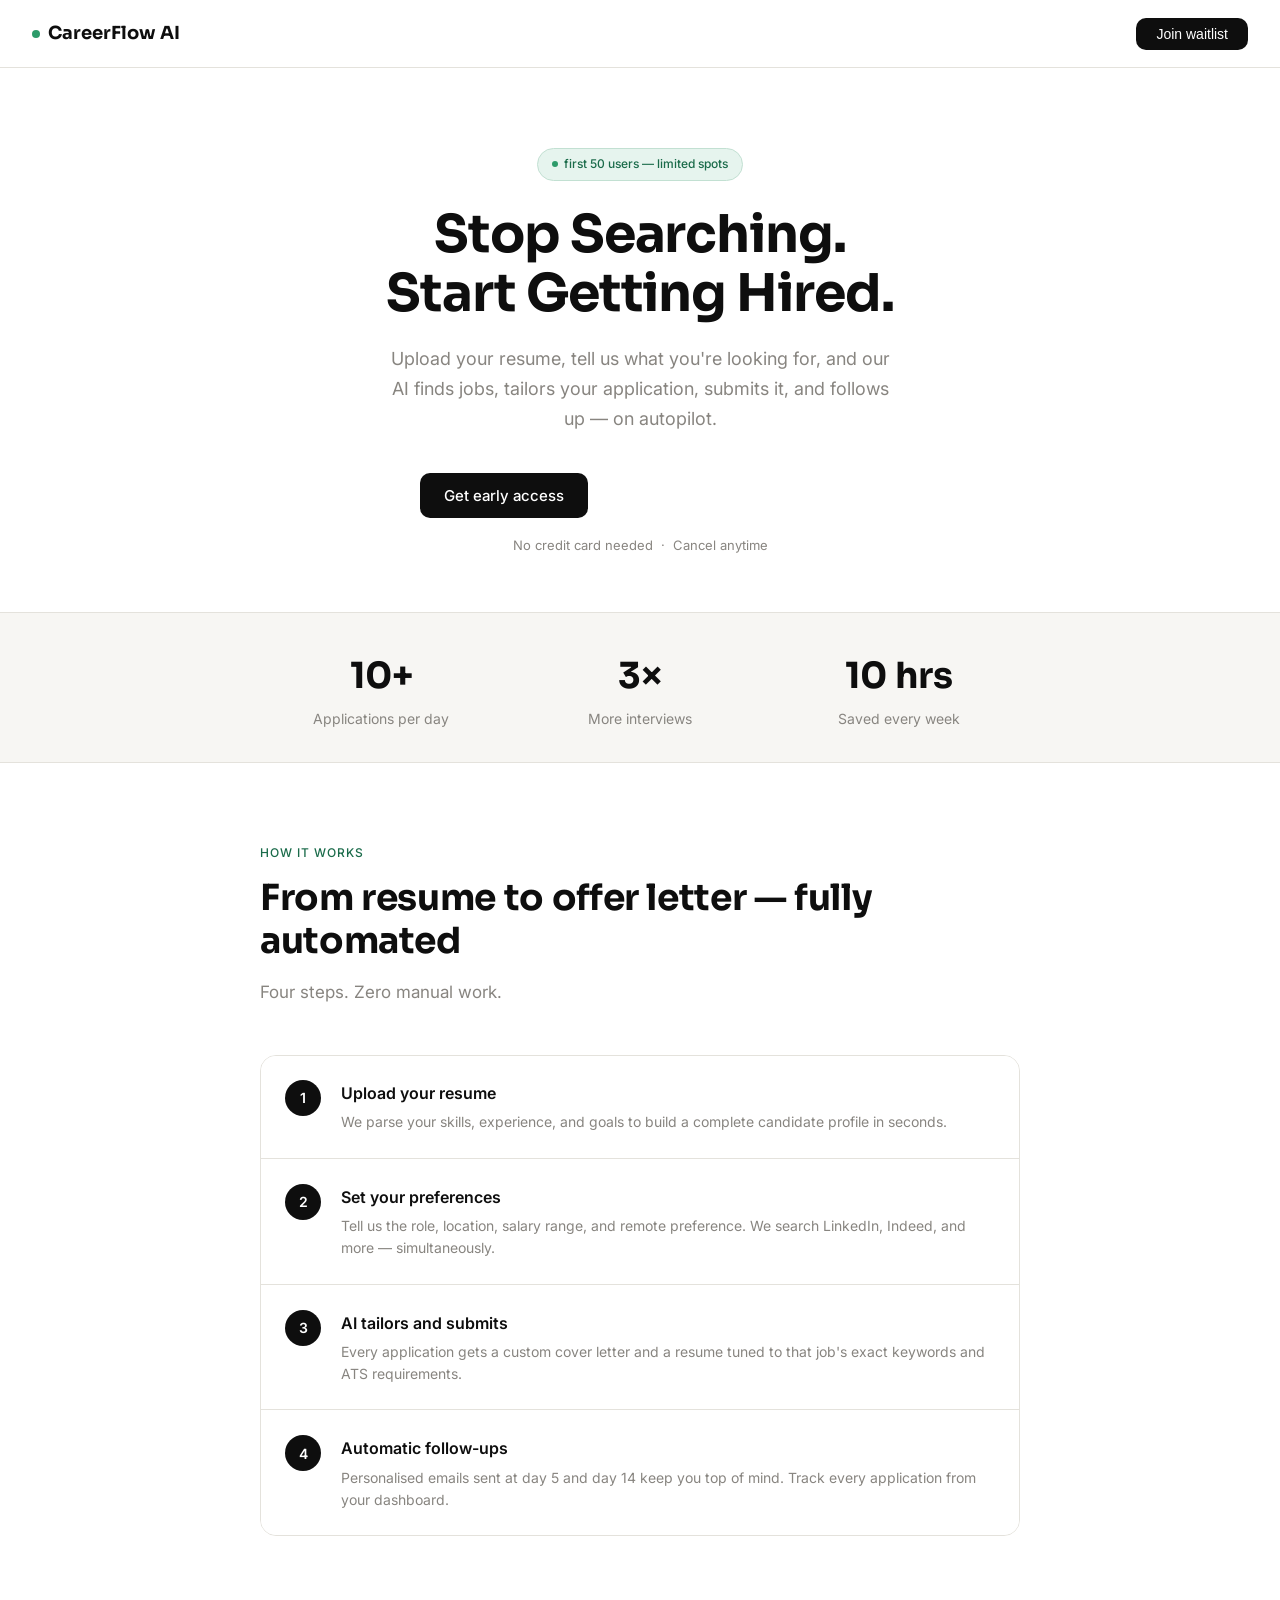
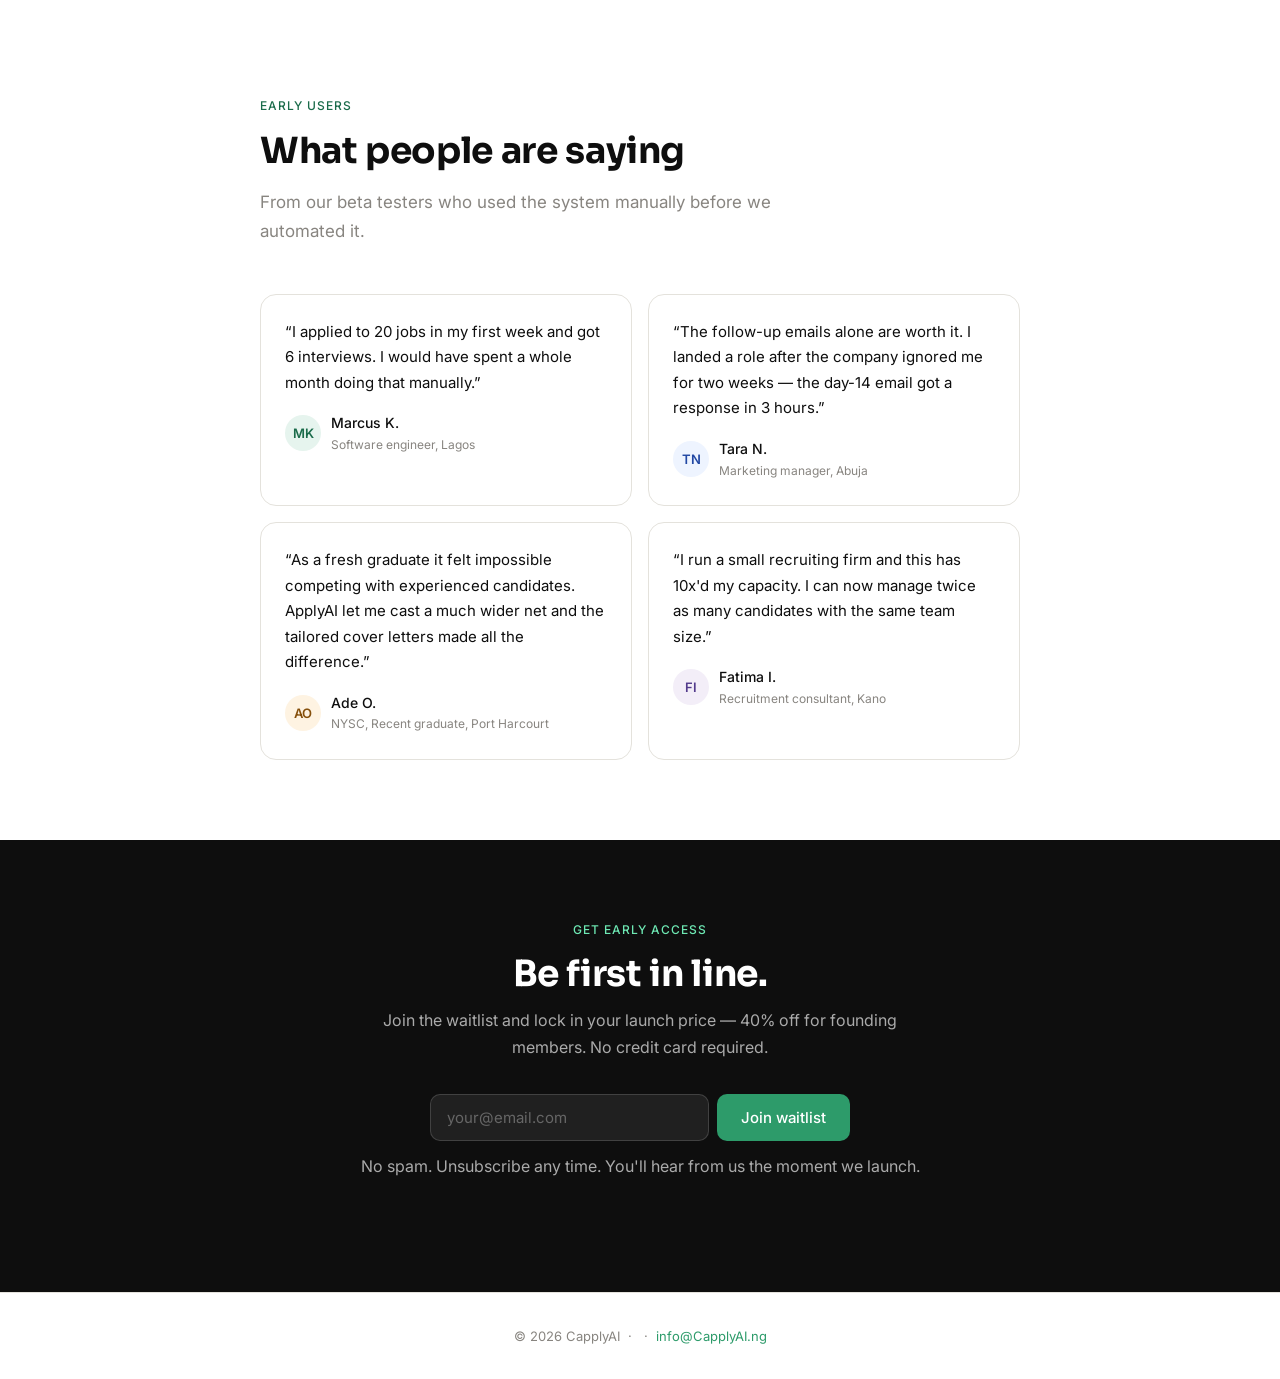
==== commit b73126bb: "update" ====
--- a/index.html
+++ b/index.html
@@ -5,8 +5,8 @@
     <meta name="viewport" content="width=device-width, initial-scale=1.0" />
     <title>CareerFlow AI — Apply to 50 jobs a day. Without lifting a finger.</title>
     <link href="https://fonts.googleapis.com/css2?family=Inter:wght@400;500;600&family=Sora:wght@600;700&display=swap" rel="stylesheet" />
-    <link rel="stylesheet" href="../style.css" />
-    <script src="../app.js" defer></script>
+    <link rel="stylesheet" href="style.css" />
+    <script src="app.js" defer></script>
   </head>
   <body>
     <nav>
@@ -16,7 +16,7 @@
 
     <div class="hero">
       <div class="hero-badge"><span></span> first 50 users — limited spots</div>
-      <h1>Stop Searching. Start Getting Hired. <em></em><br />Without stress.</h1>
+      <h1>Stop Searching.  <em></em><br />Start Getting Hired.</h1>
       <p class="hero-sub">Upload your resume, tell us what you're looking for, and our AI finds jobs, tailors your application, submits it, and follows up — on autopilot.</p>
       <div class="hero-form">
         <button id="hero-submit" type="button">Get early access</button>
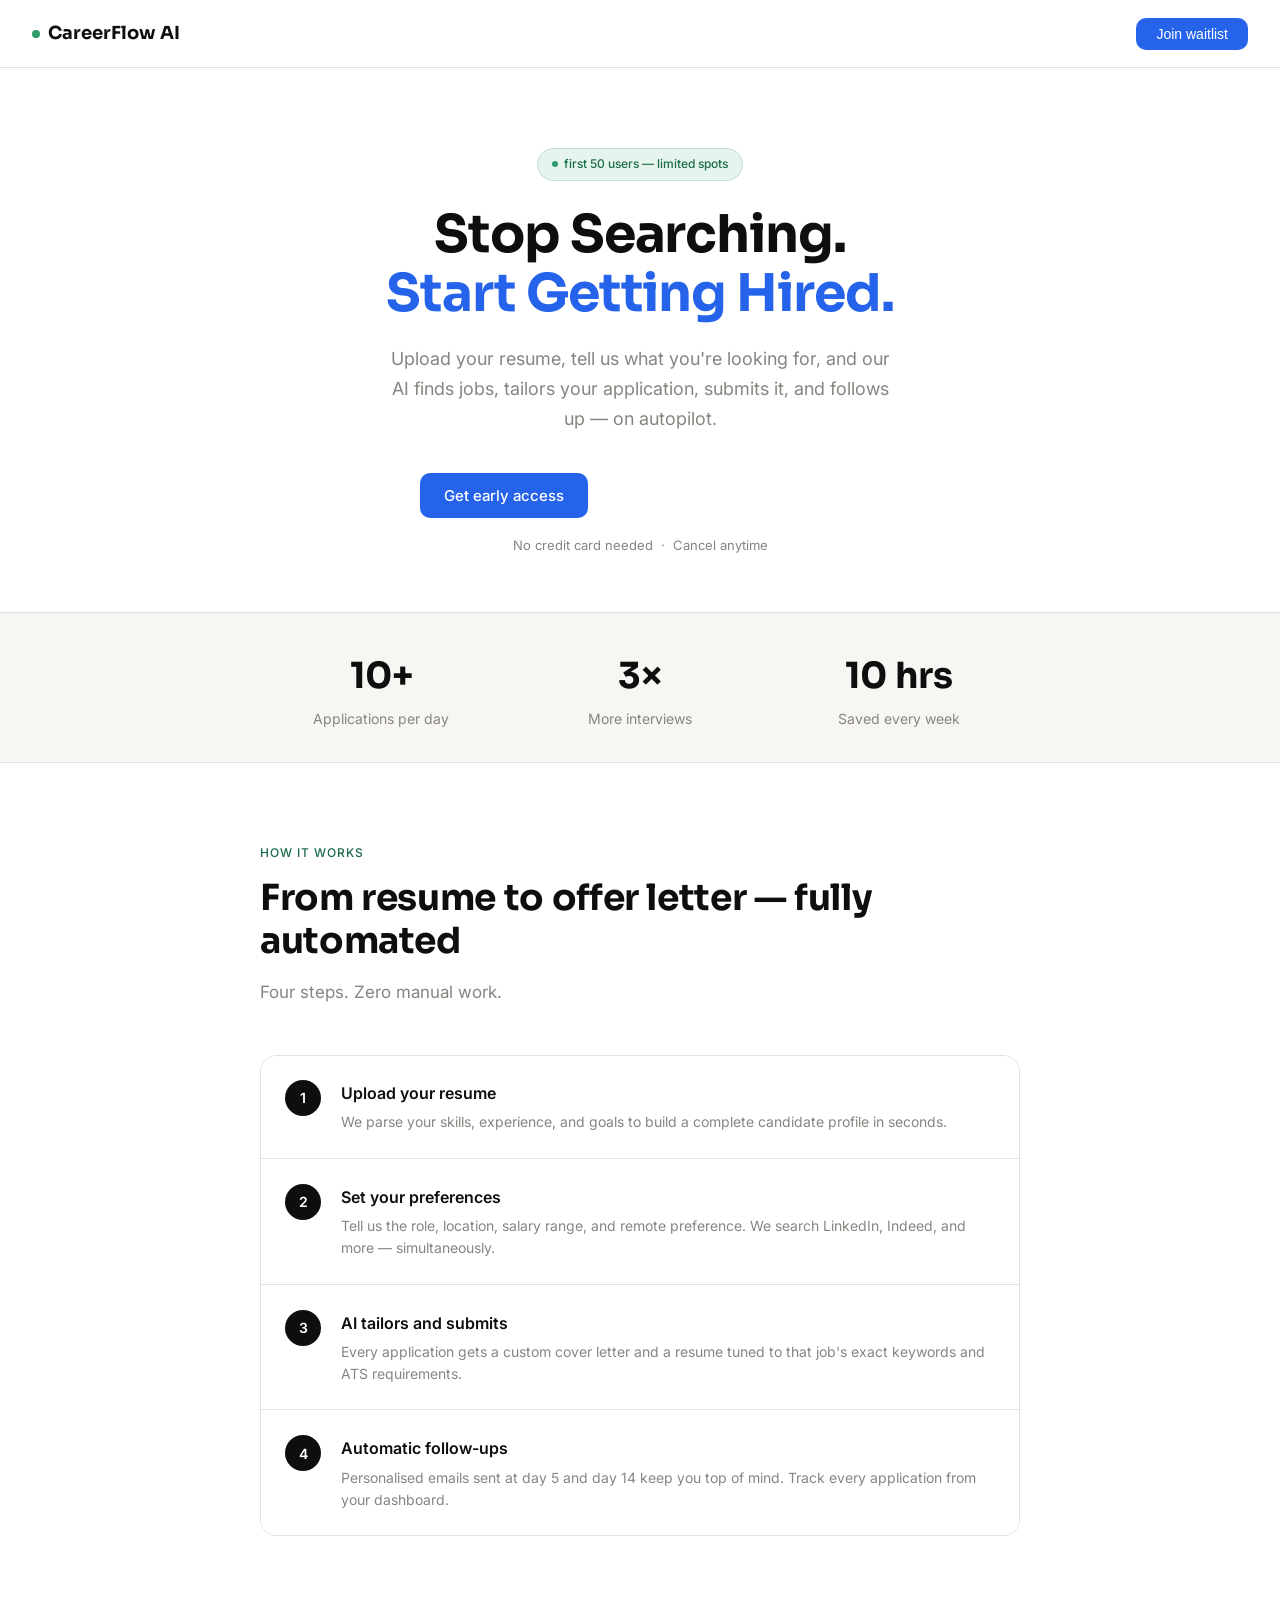
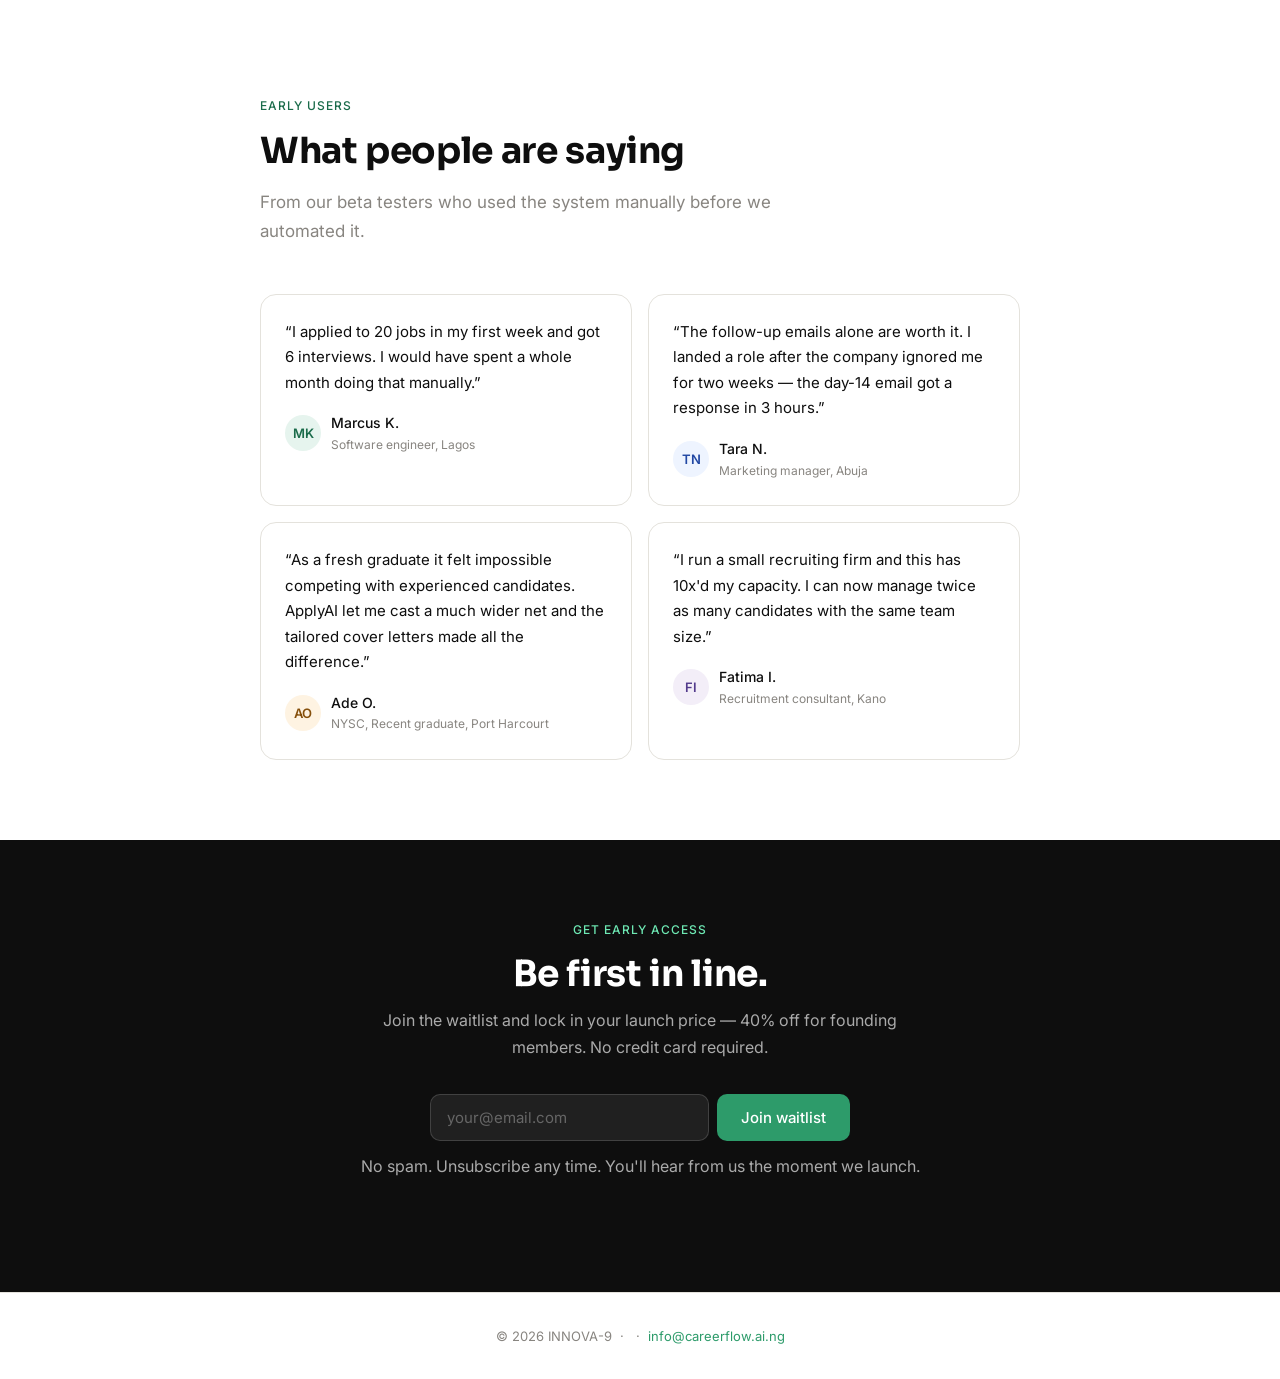
==== commit ba90660a: "update" ====
--- a/index.html
+++ b/index.html
@@ -16,7 +16,7 @@
 
     <div class="hero">
       <div class="hero-badge"><span></span> first 50 users — limited spots</div>
-      <h1>Stop Searching.  <em></em><br />Start Getting Hired.</h1>
+      <h1>Stop Searching.<br /><em>Start Getting Hired.</em></h1>
       <p class="hero-sub">Upload your resume, tell us what you're looking for, and our AI finds jobs, tailors your application, submits it, and follows up — on autopilot.</p>
       <div class="hero-form">
         <button id="hero-submit" type="button">Get early access</button>
@@ -200,7 +200,7 @@
     </section>
 
     <footer>
-      <p>&copy; 2026 CapplyAI &nbsp;·&nbsp; &nbsp;·&nbsp; <a href="mailto:hello@applyai.ng" style="color: var(--accent-mid);">info@CapplyAI.ng</a></p>
+      <p>&copy; 2026 INNOVA-9 &nbsp;·&nbsp; &nbsp;·&nbsp; <a href="mailto:hello@applyai.ng" style="color: var(--accent-mid);">info@careerflow.ai.ng</a></p>
     </footer>
   </body>
 </html>
--- a/style.css
+++ b/style.css
@@ -13,6 +13,8 @@
   --accent: #1a6b4a;
   --accent-light: #e6f4ee;
   --accent-mid: #2d9b6a;
+  --button-blue: #2563eb;
+  --button-blue-hover: #1d4ed8;
   --danger: #c0392b;
   --info-bg: #eef4ff;
   --info-text: #2248a4;
@@ -71,7 +73,7 @@
 }
 
 .nav-cta {
-  background: var(--black);
+  background: var(--button-blue);
   color: var(--white);
   padding: 8px 20px;
   border-radius: var(--radius);
@@ -82,7 +84,7 @@
 }
 
 .nav-cta:hover {
-  background: #2a2a2a;
+  background: var(--button-blue-hover);
 }
 
 .hero {
@@ -137,7 +139,7 @@
 
 h1 em {
   font-style: normal;
-  color: var(--accent-mid);
+  color: var(--button-blue);
 }
 
 .hero-sub {
@@ -174,7 +176,7 @@
 .hero-form button,
 .waitlist-form button {
   padding: 13px 24px;
-  background: var(--black);
+  background: var(--button-blue);
   color: var(--white);
   border: none;
   border-radius: var(--radius);
@@ -187,7 +189,7 @@
 
 .hero-form button:hover,
 .waitlist-form button:hover {
-  background: #2a2a2a;
+  background: var(--button-blue-hover);
 }
 
 .hero-note {
